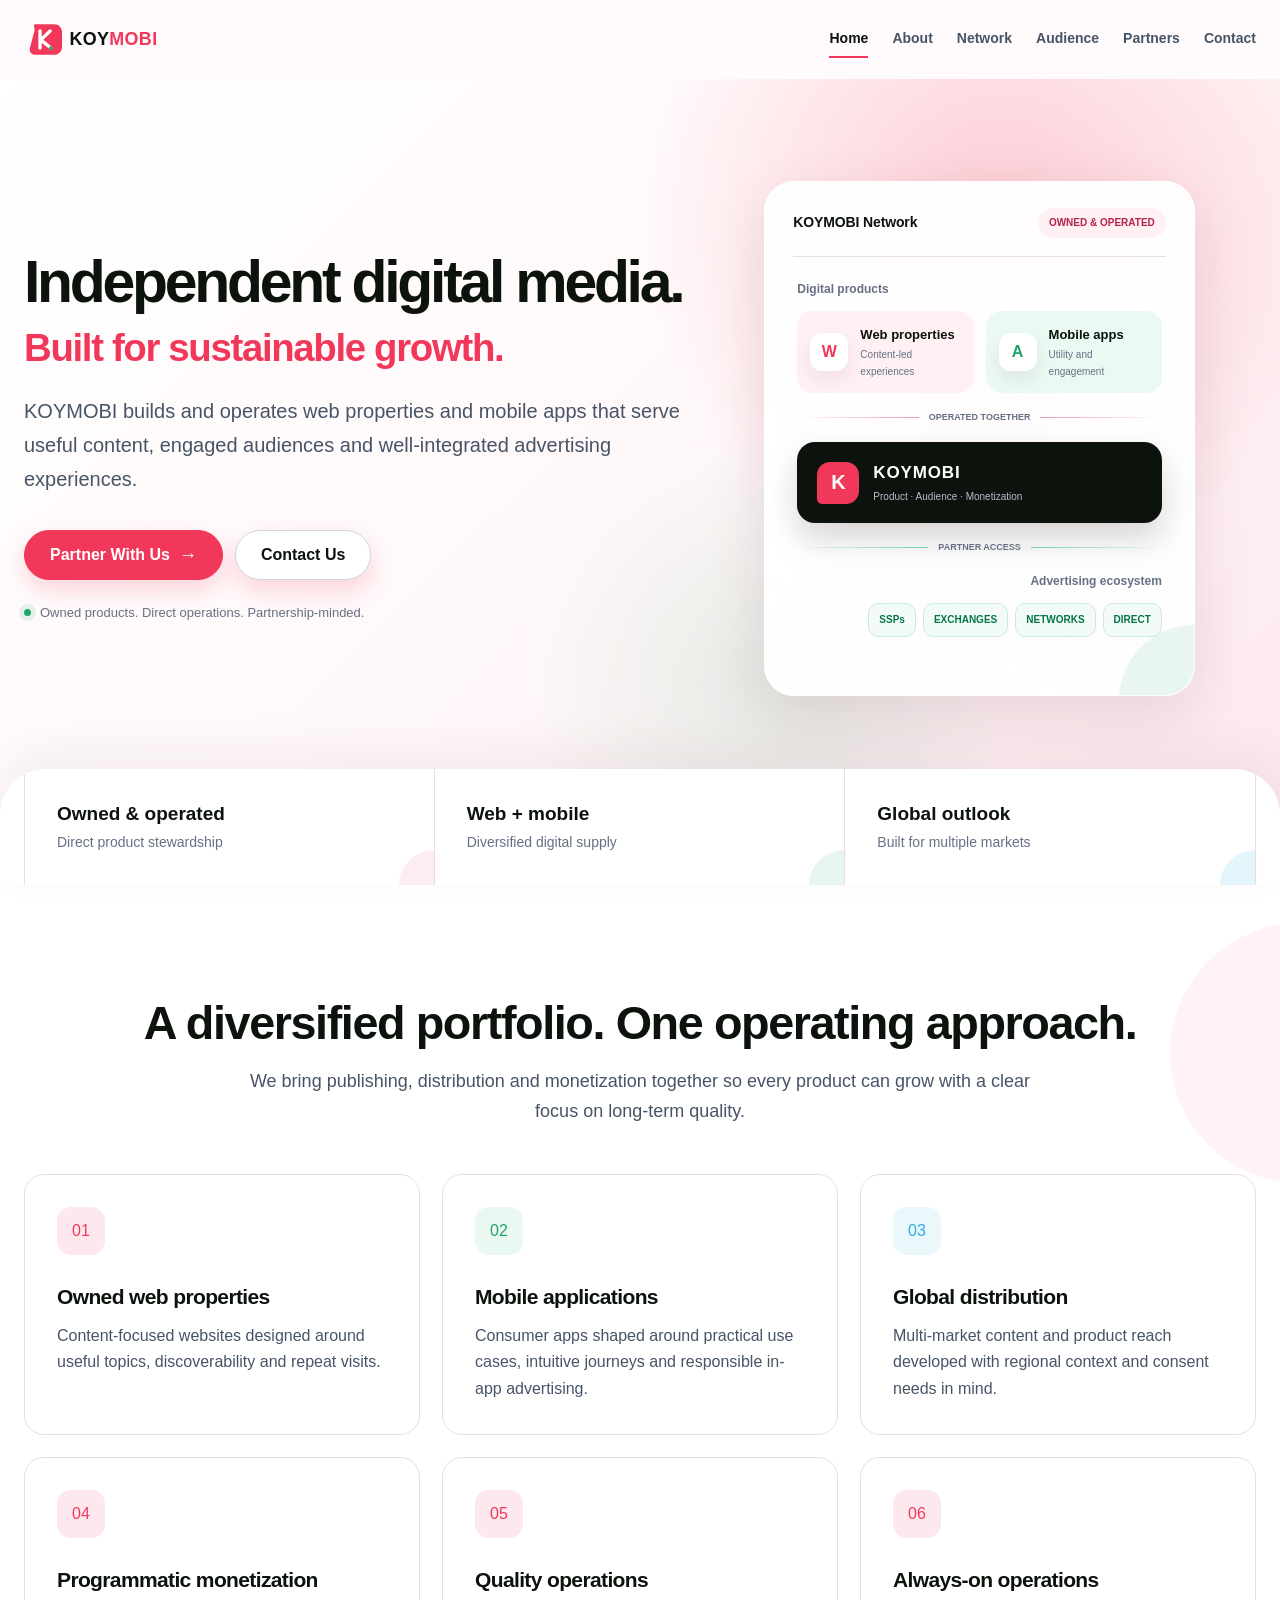
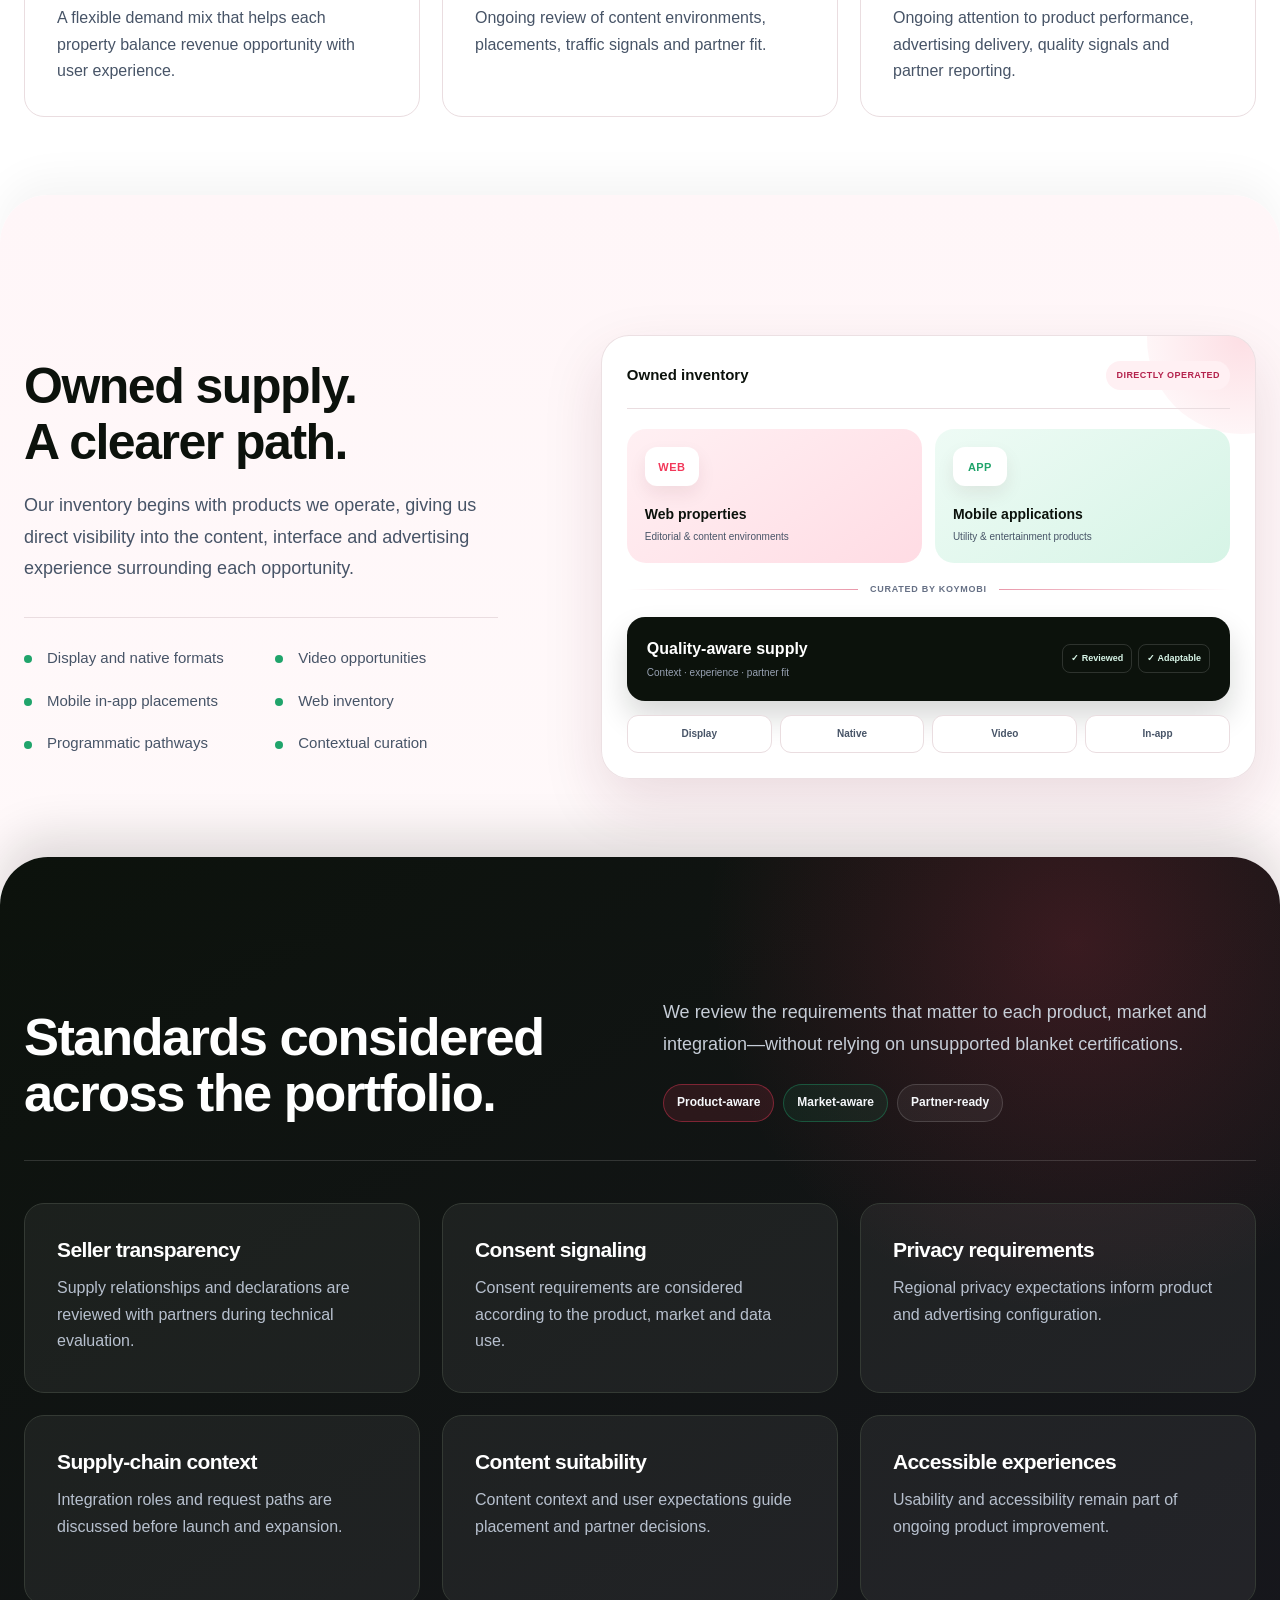
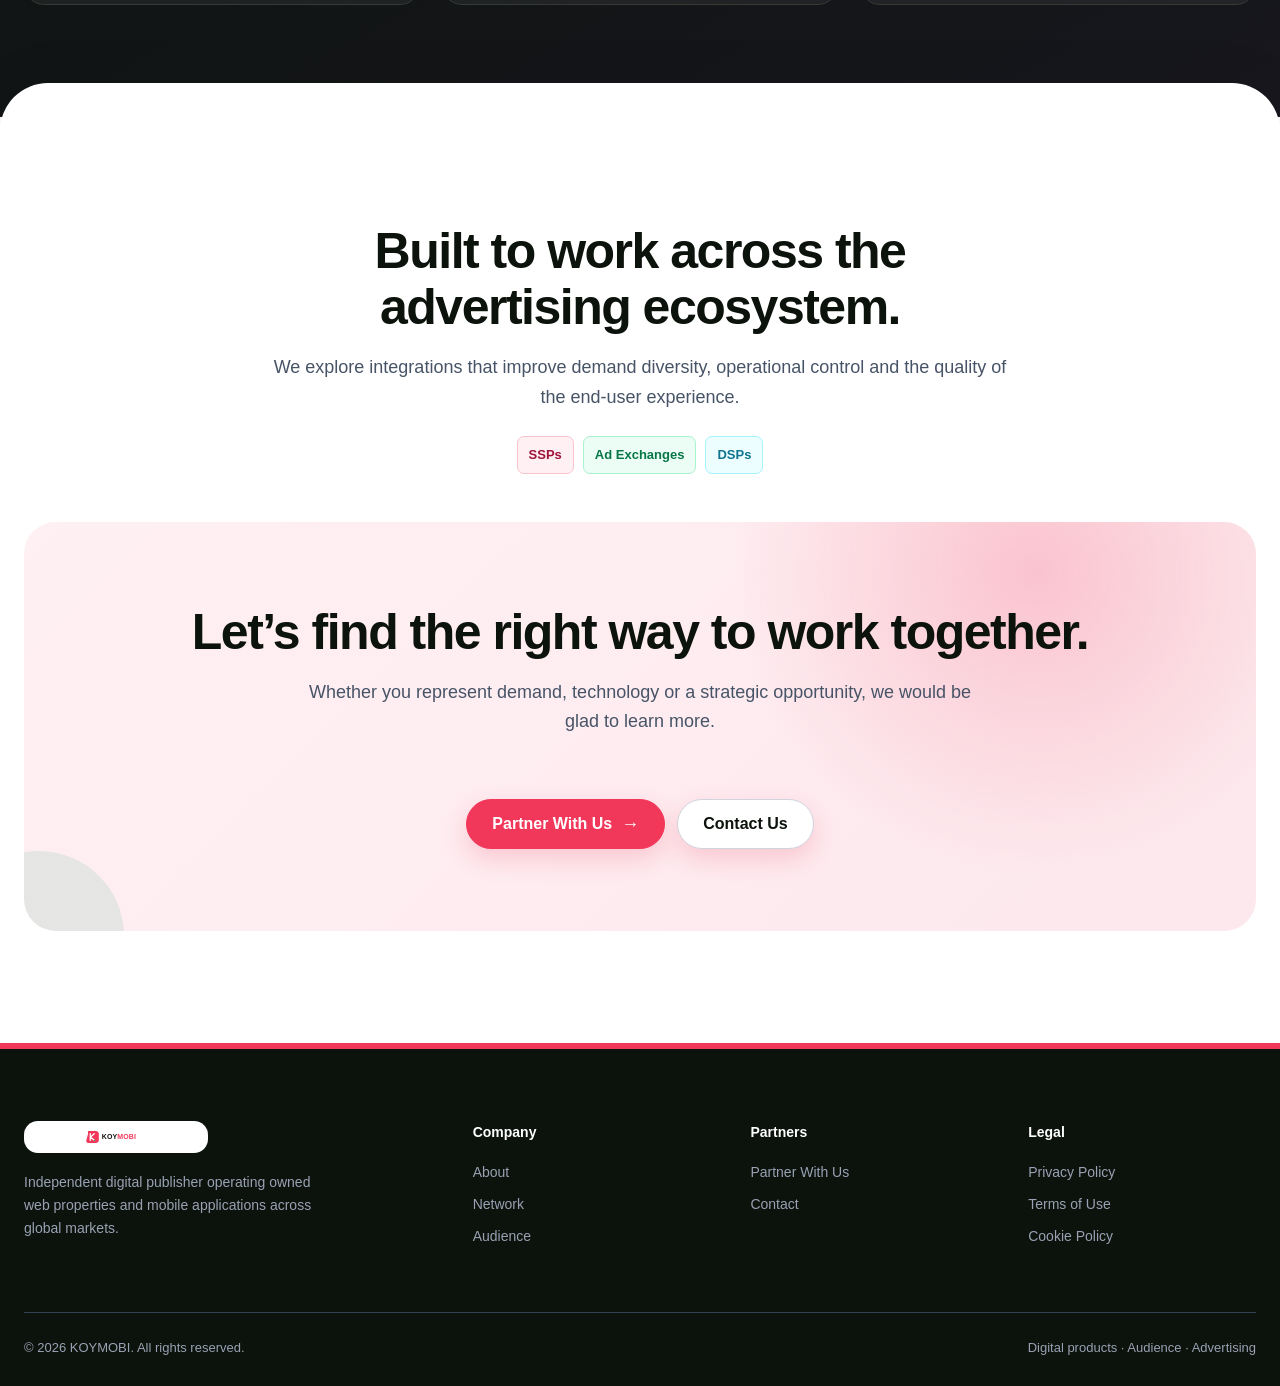
==== index.html @ 0f2caca8 "创建 KOYMOBI 企业官网" ====
<!doctype html>
<html lang="en">
<head>
  <meta charset="utf-8"><meta name="viewport" content="width=device-width, initial-scale=1">
  <title>KOYMOBI — Independent Digital Media</title>
  <meta name="description" content="KOYMOBI builds and operates web properties and mobile apps, connecting engaged audiences with advertising partners across global markets.">
  <link rel="canonical" href="https://koymobi.com/"><meta property="og:type" content="website"><meta property="og:title" content="KOYMOBI — Independent Digital Media"><meta property="og:description" content="Owned digital products, engaged audiences and thoughtful monetization."><meta property="og:image" content="assets/social-preview.svg"><meta name="twitter:card" content="summary_large_image">
  <link rel="icon" href="assets/favicon.svg" type="image/svg+xml"><link rel="stylesheet" href="assets/styles.css">
</head>
<body><a class="skip-link" href="#main">Skip to content</a>
<header class="site-header"><div class="container nav-wrap"><a class="logo" href="index.html" aria-label="KOYMOBI home"><img src="assets/logo.svg" alt="KOYMOBI" width="164" height="32"></a><button class="menu-toggle" type="button" aria-expanded="false" aria-controls="primary-nav" aria-label="Toggle navigation"><span></span></button><nav class="nav-links" id="primary-nav" aria-label="Primary navigation"><a href="index.html" aria-current="page">Home</a><a href="about.html">About</a><a href="network.html">Network</a><a href="audience.html">Audience</a><a href="partners.html">Partners</a><a href="contact.html">Contact</a></nav></div></header>
<main id="main">
  <section class="hero"><div class="container hero-grid"><div class="hero-copy reveal"><h1><span class="hero-title-primary">Independent digital media.</span><span class="hero-title-secondary">Built for sustainable growth.</span></h1><p class="lead">KOYMOBI builds and operates web properties and mobile apps that serve useful content, engaged audiences and well-integrated advertising experiences.</p><div class="hero-actions"><a class="button" href="partners.html">Partner With Us <span class="arrow">→</span></a><a class="button secondary" href="contact.html">Contact Us</a></div><p class="hero-note">Owned products. Direct operations. Partnership-minded.</p></div><div class="operating-map reveal" aria-label="KOYMOBI operating model"><div class="map-shell"><div class="map-header"><strong>KOYMOBI Network</strong><span>OWNED &amp; OPERATED</span></div><div class="map-body"><div class="map-group"><p>Digital products</p><div class="supply-grid"><div class="supply-card web"><div class="supply-icon">W</div><div><strong>Web properties</strong><small>Content-led experiences</small></div></div><div class="supply-card mobile"><div class="supply-icon">A</div><div><strong>Mobile apps</strong><small>Utility and engagement</small></div></div></div></div><div class="map-connector"><i></i><span>OPERATED TOGETHER</span><i></i></div><div class="operator-band"><div class="operator-mark">K</div><div><strong>KOYMOBI</strong><span>Product · Audience · Monetization</span></div></div><div class="map-connector demand-flow"><i></i><span>PARTNER ACCESS</span><i></i></div><div class="map-group demand-group"><p>Advertising ecosystem</p><div class="channel-row"><span>SSPs</span><span>EXCHANGES</span><span>NETWORKS</span><span>DIRECT</span></div></div></div></div></div></div></section>
  <div class="value-strip"><div class="container value-grid"><div class="value-item"><strong>Owned &amp; operated</strong><span>Direct product stewardship</span></div><div class="value-item"><strong>Web + mobile</strong><span>Diversified digital supply</span></div><div class="value-item"><strong>Global outlook</strong><span>Built for multiple markets</span></div></div></div>
  <section class="section" id="what-we-do"><div class="container"><div class="section-head center"><h2>A diversified portfolio. One operating approach.</h2><p>We bring publishing, distribution and monetization together so every product can grow with a clear focus on long-term quality.</p></div><div class="grid-3">
    <article class="card reveal"><div class="card-icon">01</div><h3>Owned web properties</h3><p>Content-focused websites designed around useful topics, discoverability and repeat visits.</p></article>
    <article class="card reveal"><div class="card-icon">02</div><h3>Mobile applications</h3><p>Consumer apps shaped around practical use cases, intuitive journeys and responsible in-app advertising.</p></article>
    <article class="card reveal"><div class="card-icon">03</div><h3>Global distribution</h3><p>Multi-market content and product reach developed with regional context and consent needs in mind.</p></article>
    <article class="card reveal"><div class="card-icon">04</div><h3>Programmatic monetization</h3><p>A flexible demand mix that helps each property balance revenue opportunity with user experience.</p></article>
    <article class="card reveal"><div class="card-icon">05</div><h3>Quality operations</h3><p>Ongoing review of content environments, placements, traffic signals and partner fit.</p></article>
    <article class="card reveal"><div class="card-icon">06</div><h3>Always-on operations</h3><p>Ongoing attention to product performance, advertising delivery, quality signals and partner reporting.</p></article>
  </div></div></section>
  <section class="section surface supply-section"><div class="container split"><div class="split-copy supply-copy reveal"><h2>Owned supply.<br>A clearer path.</h2><p>Our inventory begins with products we operate, giving us direct visibility into the content, interface and advertising experience surrounding each opportunity.</p><ul class="feature-list"><li>Display and native formats</li><li>Video opportunities</li><li>Mobile in-app placements</li><li>Web inventory</li><li>Programmatic pathways</li><li>Contextual curation</li></ul></div><div class="supply-blueprint reveal" aria-label="KOYMOBI owned supply structure"><div class="blueprint-top"><strong>Owned inventory</strong><span>DIRECTLY OPERATED</span></div><div class="blueprint-products"><article class="blueprint-product web-product"><div class="blueprint-icon">WEB</div><div><strong>Web properties</strong><small>Editorial &amp; content environments</small></div></article><article class="blueprint-product app-product"><div class="blueprint-icon">APP</div><div><strong>Mobile applications</strong><small>Utility &amp; entertainment products</small></div></article></div><div class="blueprint-route"><i></i><em>CURATED BY KOYMOBI</em><i></i></div><div class="blueprint-control"><div><strong>Quality-aware supply</strong><small>Context · experience · partner fit</small></div><div class="signal-row"><span>✓ Reviewed</span><span>✓ Adaptable</span></div></div><div class="blueprint-formats"><span>Display</span><span>Native</span><span>Video</span><span>In-app</span></div></div></div></section>
  <section class="section dark standards-section"><div class="container"><div class="standards-head reveal"><h2>Standards considered<br>across the portfolio.</h2><div class="standards-summary"><p>We review the requirements that matter to each product, market and integration—without relying on unsupported blanket certifications.</p><div class="standards-points"><span>Product-aware</span><span>Market-aware</span><span>Partner-ready</span></div></div></div><div class="grid-3 standards-grid"><article class="card dark-card reveal"><h3>Seller transparency</h3><p>Supply relationships and declarations are reviewed with partners during technical evaluation.</p></article><article class="card dark-card reveal"><h3>Consent signaling</h3><p>Consent requirements are considered according to the product, market and data use.</p></article><article class="card dark-card reveal"><h3>Privacy requirements</h3><p>Regional privacy expectations inform product and advertising configuration.</p></article><article class="card dark-card reveal"><h3>Supply-chain context</h3><p>Integration roles and request paths are discussed before launch and expansion.</p></article><article class="card dark-card reveal"><h3>Content suitability</h3><p>Content context and user expectations guide placement and partner decisions.</p></article><article class="card dark-card reveal"><h3>Accessible experiences</h3><p>Usability and accessibility remain part of ongoing product improvement.</p></article></div></div></section>
  <section class="section"><div class="container"><div class="section-head center"><h2>Built to work across the advertising ecosystem.</h2><p>We explore integrations that improve demand diversity, operational control and the quality of the end-user experience.</p><div class="tag-list center-tags"><span class="tag">SSPs</span><span class="tag">Ad Exchanges</span><span class="tag">DSPs</span></div></div><div class="partner-cta"><h2>Let’s find the right way to work together.</h2><p>Whether you represent demand, technology or a strategic opportunity, we would be glad to learn more.</p><div class="hero-actions centered-actions"><a class="button" href="partners.html">Partner With Us <span class="arrow">→</span></a><a class="button secondary" href="contact.html">Contact Us</a></div></div></div></section>
</main>
<footer class="site-footer"><div class="container"><div class="footer-grid"><div class="footer-intro"><img class="footer-logo" src="assets/logo.svg" alt="KOYMOBI" width="164" height="32"><p>Independent digital publisher operating owned web properties and mobile applications across global markets.</p></div><div class="footer-col"><strong>Company</strong><a href="about.html">About</a><a href="network.html">Network</a><a href="audience.html">Audience</a></div><div class="footer-col"><strong>Partners</strong><a href="partners.html">Partner With Us</a><a href="contact.html">Contact</a></div><div class="footer-col"><strong>Legal</strong><a href="privacy.html">Privacy Policy</a><a href="terms.html">Terms of Use</a><a href="cookie-policy.html">Cookie Policy</a></div></div><div class="footer-bottom"><span>© 2026 KOYMOBI. All rights reserved.</span><span>Digital products · Audience · Advertising</span></div></div></footer><script src="assets/main.js"></script></body></html>
---- assets/styles.css ----
:root {
  --bg: #ffffff; --panel: #ffffff; --surface: #fff6f8; --surface-strong: #fce8ed;
  --text: #0c120c; --muted: #475467; --subtle: #667085; --brand: #f2385a;
  --brand-dark: #cf1846; --accent: #20a46b; --sky: #2dade0; --line: #eadde0; --navy: #0c120c;
  --navy-soft: #17171d; --success: #20a46b; --radius: 20px; --radius-sm: 999px;
  --shadow: 0 22px 60px rgba(93, 26, 43, 0.12); --container: min(1240px, calc(100% - 48px));
  --font-heading: "Manrope", "Inter", "Segoe UI", Arial, sans-serif;
  --font-body: "Inter", "Segoe UI", Arial, sans-serif;
}
* { box-sizing: border-box; }
html { scroll-behavior: smooth; }
body { margin: 0; font-family: var(--font-body); color: var(--text); background: var(--bg); line-height: 1.65; -webkit-font-smoothing: antialiased; }
main { overflow: clip; }
body.nav-open { overflow: hidden; }
img, svg { display: block; max-width: 100%; }
a { color: inherit; text-decoration: none; }
button, input, select, textarea { font: inherit; }
button, a { -webkit-tap-highlight-color: transparent; }
.container { width: var(--container); margin-inline: auto; }
.narrow { width: min(780px, 100%); }
.skip-link { position: fixed; left: 16px; top: -80px; z-index: 100; background: var(--brand); color: #fff; padding: 10px 16px; border-radius: 8px; }
.skip-link:focus { top: 16px; }
.site-header { position: sticky; top: 0; z-index: 50; background: rgba(255,250,251,.91); border-bottom: 1px solid transparent; backdrop-filter: blur(18px); transition: border-color .2s ease, box-shadow .2s ease; }
.site-header.is-scrolled { border-color: var(--line); box-shadow: 0 8px 28px rgba(16,24,40,.05); }
.nav-wrap { min-height: 78px; display: flex; align-items: center; gap: 28px; }
.logo { display: inline-flex; align-items: center; flex: 0 0 auto; }
.logo img { width: 164px; height: auto; }
.nav-links { display: flex; align-items: center; gap: 24px; margin-left: auto; font-size: 14px; font-weight: 600; color: var(--muted); }
.nav-links > a:not(.button) { position: relative; padding: 27px 0; }
.nav-links > a:not(.button)::after { content: ""; position: absolute; left: 0; right: 100%; bottom: 20px; height: 2px; background: var(--brand); transition: right .2s ease; }
.nav-links > a:hover, .nav-links > a[aria-current="page"] { color: var(--text); }
.nav-links > a:hover::after, .nav-links > a[aria-current="page"]::after { right: 0; }
.menu-toggle { display: none; margin-left: auto; width: 44px; height: 44px; border: 1px solid var(--line); border-radius: 9px; background: #fff; color: var(--text); align-items: center; justify-content: center; cursor: pointer; }
.menu-toggle span, .menu-toggle::before, .menu-toggle::after { content: ""; display: block; width: 19px; height: 2px; background: currentColor; position: absolute; transition: transform .2s ease, opacity .2s ease; }
.menu-toggle::before { transform: translateY(-6px); }
.menu-toggle::after { transform: translateY(6px); }
.menu-toggle[aria-expanded="true"] span { opacity: 0; }
.menu-toggle[aria-expanded="true"]::before { transform: rotate(45deg); }
.menu-toggle[aria-expanded="true"]::after { transform: rotate(-45deg); }
.button { min-height: 50px; display: inline-flex; align-items: center; justify-content: center; gap: 9px; padding: 0 25px; border: 1px solid var(--brand); border-radius: var(--radius-sm); background: var(--brand); color: #fff; font-weight: 800; line-height: 1; cursor: pointer; box-shadow: 0 10px 24px rgba(242,56,90,.2); transition: background .2s ease, border-color .2s ease, transform .2s ease, box-shadow .2s ease; }
.button:hover { background: var(--brand-dark); border-color: var(--brand-dark); transform: translateY(-2px); box-shadow: 0 14px 28px rgba(207,24,70,.25); }
.button.secondary { background: #fff; border-color: #cfd5df; color: var(--text); }
.button.secondary:hover { border-color: #98a2b3; background: var(--surface); }
.button.light { background: #fff; border-color: #fff; color: var(--navy); }
.button.light:hover { background: #eaf2ff; border-color: #eaf2ff; }
.button.small { min-height: 42px; padding: 0 17px; font-size: 14px; }
.arrow { font-size: 18px; line-height: 1; transition: transform .2s ease; }
a:hover .arrow { transform: translateX(3px); }
.eyebrow { display: inline-flex; align-items: center; gap: 9px; margin-bottom: 18px; color: var(--brand); font-size: 13px; font-weight: 800; letter-spacing: .12em; text-transform: uppercase; }
.eyebrow::before { content: ""; width: 26px; height: 2px; background: currentColor; }
h1, h2, h3 { font-family: var(--font-heading); letter-spacing: -.03em; }
h1 { margin: 0; font-size: clamp(44px, 6vw, 76px); line-height: 1.01; font-weight: 800; }
h2 { margin: 0; font-size: clamp(32px, 4vw, 50px); line-height: 1.12; font-weight: 720; }
h3 { margin: 0; font-size: 21px; line-height: 1.3; }
p { margin: 0; }
.lead { max-width: 720px; color: var(--muted); font-size: clamp(17px, 2vw, 20px); line-height: 1.7; }
.kicker { color: var(--brand); }
.section { position: relative; padding: 112px 0; }
.section.compact { padding: 80px 0; }
.section.surface { background: linear-gradient(180deg, #fff6f8 0%, #fff9fa 100%); }
.section.dark { background: radial-gradient(circle at 84% 10%, rgba(242,56,90,.18), transparent 28%), linear-gradient(150deg, #0c120c 0%, #17171d 100%); color: #fff; }
.section + .section { z-index: 2; margin-top: -34px; padding-top: 140px; border-radius: 48px 48px 0 0; box-shadow: 0 -16px 42px rgba(12,18,12,.045); }
.page-hero + .section { z-index: 2; margin-top: -30px; padding-top: 124px; border-radius: 46px 46px 0 0; background-color: #fff; box-shadow: 0 -16px 42px rgba(93,26,43,.05); }
.section.dark + .section { background-color: #fff; }
.section.surface + .section.dark { box-shadow: 0 -20px 48px rgba(12,18,12,.14); }
.section-head { max-width: 760px; margin-bottom: 48px; }
.section-head.center { margin-inline: auto; text-align: center; }
.section-head.center p { max-width: 900px; margin-inline: auto; }
.section-head p { margin-top: 18px; color: var(--muted); font-size: 18px; }
.dark .section-head p { color: #b7c0ce; }
.section-label { color: var(--brand); font-size: 13px; font-weight: 800; text-transform: uppercase; letter-spacing: .11em; margin-bottom: 13px; }
.eyebrow, .section-label { display: none; }
.hero { min-height: calc(90vh - 78px); display: grid; align-items: center; overflow: hidden; padding: 78px 0 92px; background: radial-gradient(circle at 78% 18%, rgba(242,56,90,.22), transparent 31%), radial-gradient(circle at 60% 82%, rgba(32,164,107,.11), transparent 25%), linear-gradient(135deg,#fff 0%,#fff7f8 56%,#fce8ed 100%); }
.hero-grid { display: grid; grid-template-columns: 1.12fr .88fr; gap: clamp(38px, 5vw, 68px); align-items: center; }
.hero h1 span { color: var(--brand); }
.hero .lead { margin-top: 25px; }
.hero-actions { display: flex; flex-wrap: wrap; gap: 12px; margin-top: 34px; }
.hero-note { display: flex; align-items: center; gap: 9px; margin-top: 22px; color: var(--subtle); font-size: 13px; }
.hero-note::before { content: ""; width: 7px; height: 7px; border-radius: 50%; background: var(--success); box-shadow: 0 0 0 5px rgba(32,164,107,.12); }
.hero-copy { position: relative; z-index: 2; }
.hero-title-primary, .hero-title-secondary { display: block; white-space: nowrap; }
.hero h1 .hero-title-primary { color: var(--text); font-size: clamp(50px, 4.6vw, 68px); line-height: .98; letter-spacing: -.055em; }
.hero h1 .hero-title-secondary { margin-top: 18px; color: var(--brand); font-size: clamp(30px, 3vw, 43px); line-height: 1.05; letter-spacing: -.035em; }
.operating-map { position: relative; min-height: 535px; isolation: isolate; }
.operating-map::before { content: ""; position: absolute; inset: 2% -8% -4% -2%; z-index: -1; border-radius: 44% 56% 48% 52%; background: radial-gradient(circle at 50% 46%, rgba(242,56,90,.25), rgba(255,214,222,.15) 42%, transparent 70%); transform: rotate(-4deg); }
.map-shell { position: absolute; inset: 10px 0 10px 18px; padding: 26px 28px 28px; border: 1px solid rgba(255,255,255,.84); border-radius: 30px; background: rgba(255,255,255,.95); box-shadow: var(--shadow); overflow: hidden; }
.map-shell::after { content: ""; position: absolute; width: 150px; height: 150px; right: -75px; bottom: -80px; border-radius: 50%; background: rgba(32,164,107,.1); }
.map-header { display: flex; align-items: center; justify-content: space-between; gap: 18px; padding-bottom: 18px; border-bottom: 1px solid var(--line); }
.map-header strong { font-size: 14px; letter-spacing: -.01em; }.map-header span { padding: 7px 11px; border-radius: 999px; background: #fff0f3; color: #b4234d; font-size: 10px; font-weight: 850; }
.map-body { padding: 23px 4px 0; }
.map-group > p { margin-bottom: 11px; color: var(--subtle); font-size: 12px; font-weight: 700; }
.supply-grid { display: grid; grid-template-columns: 1fr 1fr; gap: 12px; }
.supply-card { display: flex; align-items: center; gap: 12px; min-height: 74px; padding: 13px; border-radius: 16px; }
.supply-card.web { background: #fff0f3; }.supply-card.mobile { background: #eaf9f2; }
.supply-icon { width: 38px; height: 38px; display: grid; place-items: center; flex: 0 0 auto; border-radius: 12px; background: #fff; color: var(--brand); font-weight: 900; box-shadow: 0 8px 18px rgba(93,26,43,.08); }
.supply-card.mobile .supply-icon { color: var(--accent); }.supply-card strong { display: block; font-size: 13px; }.supply-card small { display: block; margin-top: 2px; color: var(--subtle); font-size: 10px; }
.map-connector { height: 49px; display: grid; grid-template-columns: 1fr auto 1fr; align-items: center; gap: 10px; color: var(--subtle); font-size: 9px; font-weight: 750; }
.map-connector i { height: 1px; background: linear-gradient(90deg, transparent, #ef9aac); }.map-connector i:last-child { background: linear-gradient(90deg, #ef9aac, transparent); }
.operator-band { display: grid; grid-template-columns: auto 1fr; align-items: center; gap: 14px; padding: 17px 20px; border-radius: 18px; background: var(--navy); color: #fff; box-shadow: 0 16px 32px rgba(12,18,12,.17); }
.operator-mark { width: 42px; height: 42px; display: grid; place-items: center; border-radius: 13px 13px 13px 5px; background: var(--brand); font-size: 20px; font-weight: 900; }
.operator-band strong { display: block; font-size: 17px; letter-spacing: .05em; }.operator-band span { display: block; margin-top: 2px; color: #b7c0ce; font-size: 10px; }
.demand-flow i { background: linear-gradient(90deg, transparent, #70d2aa); }.demand-flow i:last-child { background: linear-gradient(90deg, #70d2aa, transparent); }
.demand-group > p { text-align: right; }.channel-row { display: flex; flex-wrap: wrap; justify-content: flex-end; gap: 7px; }
.channel-row span { padding: 8px 10px; border: 1px solid #ccebdd; border-radius: 10px; background: #f2fbf7; color: #067647; font-size: 10px; font-weight: 800; }
.ecosystem-visual { position: relative; min-height: 510px; isolation: isolate; }
.ecosystem-visual::before { content: ""; position: absolute; inset: 2% -6% -4% 0; z-index: -1; border-radius: 48% 52% 45% 55%; background: radial-gradient(circle at 50% 45%, rgba(242,56,90,.28), rgba(255,201,211,.18) 38%, transparent 68%); transform: rotate(-5deg); }
.visual-shell { position: absolute; inset: 36px 0 28px 24px; border: 1px solid rgba(255,255,255,.8); border-radius: 28px; background: rgba(255,255,255,.93); box-shadow: var(--shadow); overflow: hidden; }
.visual-top { height: 46px; display: flex; align-items: center; gap: 7px; padding: 0 17px; border-bottom: 1px solid var(--line); }
.visual-top i { width: 8px; height: 8px; border-radius: 50%; background: #d0d5dd; }
.visual-canvas { position: relative; height: calc(100% - 46px); }
.visual-canvas::before, .visual-canvas::after { position: absolute; z-index: 4; padding: 12px 15px; border-radius: 14px; font-size: 11px; font-weight: 900; letter-spacing: .06em; box-shadow: 0 14px 30px rgba(12,18,12,.13); }
.visual-canvas::before { content: "DEMAND MIX  ·  DIVERSIFIED"; left: 5%; top: 44%; background: #e9f8f1; color: #067647; transform: rotate(-3deg); }
.visual-canvas::after { content: "UX BALANCE  ·  REVIEWED"; right: 4%; top: 47%; background: #fff0f3; color: #b4234d; transform: rotate(3deg); }
.orbit { position: absolute; border: 1px dashed rgba(242,56,90,.27); border-radius: 50%; left: 50%; top: 50%; transform: translate(-50%,-50%); }
.orbit.one { width: 70%; aspect-ratio: 1; }
.orbit.two { width: 48%; aspect-ratio: 1; }
.core-node { position: absolute; left: 50%; top: 50%; transform: translate(-50%,-50%); width: 128px; height: 128px; border-radius: 28px; background: var(--navy); color: #fff; display: grid; place-items: center; font-weight: 800; letter-spacing: .06em; box-shadow: 0 18px 40px rgba(12,18,12,.24); }
.node { position: absolute; min-width: 112px; padding: 13px 15px; border: 1px solid var(--line); border-radius: 14px; background: #fff; color: var(--text); font-size: 12px; font-weight: 800; text-align: center; box-shadow: 0 12px 28px rgba(93,26,43,.11); }
.node.web { left: 7%; top: 18%; }.node.apps { right: 6%; top: 18%; }.node.audience { left: 3%; bottom: 17%; }.node.demand { right: 3%; bottom: 17%; }
.node::before { content: ""; display: inline-block; width: 7px; height: 7px; margin-right: 7px; border-radius: 50%; background: var(--brand); }.node.apps::before, .node.audience::before { background: var(--accent); }.node.demand::before { background: var(--sky); }
.flow-badge { position: absolute; z-index: 3; right: -12px; top: 5px; background: var(--brand); color: #fff; padding: 11px 17px; border-radius: 999px; font-size: 12px; font-weight: 800; box-shadow: 0 12px 24px rgba(242,56,90,.27); }
.value-strip { position: relative; z-index: 3; margin-top: -42px; border: 0; border-radius: 46px 46px 0 0; background: #fff; box-shadow: 0 -18px 46px rgba(93,26,43,.06); overflow: hidden; }
.value-grid { display: grid; grid-template-columns: repeat(3, 1fr); }
.value-item { padding: 29px 32px; border-right: 1px solid var(--line); position: relative; overflow: hidden; }
.value-item:first-child { border-left: 1px solid var(--line); }
.value-item strong { display: block; font-family: var(--font-heading); font-size: 19px; }
.value-item::after { content: ""; position: absolute; width: 70px; height: 70px; right: -35px; bottom: -35px; border-radius: 50%; background: rgba(242,56,90,.09); }
.value-item:nth-child(2)::after { background: rgba(32,164,107,.11); }.value-item:nth-child(3)::after { background: rgba(45,173,224,.12); }
.value-item span { color: var(--subtle); font-size: 14px; }
.grid-3 { display: grid; grid-template-columns: repeat(3, 1fr); gap: 22px; }
#what-we-do { position: relative; overflow: hidden; }#what-we-do::before { content: ""; position: absolute; width: 260px; height: 260px; right: -150px; top: 38px; border-radius: 50%; background: rgba(242,56,90,.06); }
#what-we-do .grid-3 { align-items: stretch; grid-auto-rows: 1fr; }
#what-we-do .card { height: 100%; }
#what-we-do .section-head { max-width: 1120px; }
#what-we-do .section-head h2 { white-space: nowrap; font-size: clamp(34px,3.65vw,50px); }
#what-we-do .section-head p { max-width: 820px; margin-inline: auto; }
.grid-2 { display: grid; grid-template-columns: repeat(2, 1fr); gap: 26px; }
.card { padding: 32px; border: 1px solid var(--line); border-radius: var(--radius); background: var(--panel); transition: transform .22s ease, box-shadow .22s ease, border-color .22s ease; }
.card:hover { transform: translateY(-5px); border-color: #f4b2c0; box-shadow: 0 20px 50px rgba(93,26,43,.1); }
.card-icon { width: 48px; height: 48px; display: grid; place-items: center; margin-bottom: 28px; border-radius: 14px; background: var(--surface-strong); color: var(--brand); }
.card:nth-child(2) .card-icon { background: #e9f8f1; color: var(--accent); }.card:nth-child(3) .card-icon { background: #eaf8fc; color: var(--sky); }
.card-icon svg { width: 22px; height: 22px; stroke: currentColor; fill: none; stroke-width: 1.8; }
.card p { margin-top: 12px; color: var(--muted); }
.text-link { display: inline-flex; align-items: center; gap: 7px; margin-top: 22px; color: var(--brand); font-weight: 750; font-size: 14px; }
.split { display: grid; grid-template-columns: .86fr 1.14fr; gap: clamp(48px,8vw,110px); align-items: center; }
.split.reverse { grid-template-columns: 1.14fr .86fr; }
.split-copy p { margin-top: 20px; color: var(--muted); font-size: 18px; }
.supply-section .split { grid-template-columns: .84fr 1.16fr; }
.supply-copy { padding-block: 18px; }
.supply-copy p { max-width: 540px; line-height: 1.75; }
.supply-copy .feature-list { margin-top: 32px; padding-top: 28px; border-top: 1px solid var(--line); gap: 18px 28px; }
.feature-list { list-style: none; padding: 0; margin: 28px 0 0; display: grid; grid-template-columns: repeat(2, minmax(0,1fr)); gap: 13px 24px; }
.feature-list li { position: relative; padding-left: 23px; color: var(--muted); font-size: 15px; }
.feature-list li::before { content: ""; position: absolute; left: 0; top: .62em; width: 8px; height: 8px; border-radius: 50%; background: var(--accent); }
.browser-mock { border: 1px solid var(--line); border-radius: 18px; background: #fff; box-shadow: var(--shadow); overflow: hidden; }
.browser-bar { height: 44px; display: flex; align-items: center; gap: 7px; padding: 0 15px; border-bottom: 1px solid var(--line); }
.browser-bar i { width: 7px; height: 7px; border-radius: 50%; background: #d0d5dd; }
.browser-url { width: 50%; height: 12px; margin-left: 10px; border-radius: 5px; background: var(--surface-strong); }
.browser-content { padding: 24px; }
.mock-nav { display: flex; gap: 9px; margin-bottom: 22px; }.mock-nav span { width: 58px; height: 8px; border-radius: 3px; background: #dbe3ee; }.mock-nav span:first-child { width: 92px; background: var(--navy); }
.mock-lead { display: grid; grid-template-columns: 1.2fr .8fr; gap: 16px; }
.mock-image { min-height: 150px; border-radius: 14px; background: linear-gradient(135deg, #ffdbe3, #f8a7b8 48%, #dff7ec); position: relative; overflow: hidden; }
.mock-image::after { content: "WEB PUBLISHING"; position: absolute; left: 16px; bottom: 14px; color: var(--navy); font-size: 11px; font-weight: 900; letter-spacing: .1em; }
.mock-lines { padding-top: 10px; }.mock-lines span { display: block; height: 9px; margin-bottom: 12px; border-radius: 3px; background: #e4e7ec; }.mock-lines span:first-child { width: 80%; height: 15px; background: var(--navy); }
.mock-cards { display: grid; grid-template-columns: repeat(3,1fr); gap: 12px; margin-top: 18px; }.mock-cards div { height: 82px; border-radius: 9px; background: var(--surface); border: 1px solid var(--line); }
.mock-cards div:nth-child(1) { background: linear-gradient(145deg,#fff0f3,#ffdbe3); }.mock-cards div:nth-child(2) { background: linear-gradient(145deg,#ecfdf5,#c7f0dc); }.mock-cards div:nth-child(3) { background: linear-gradient(145deg,#ecfeff,#c8f0f7); }
.supply-blueprint { position: relative; padding: 25px; border: 1px solid rgba(234,221,224,.9); border-radius: 28px; background: rgba(255,255,255,.96); box-shadow: 0 24px 60px rgba(93,26,43,.13); overflow: hidden; }
.supply-blueprint::before { content: ""; position: absolute; width: 190px; height: 190px; right: -82px; top: -92px; border-radius: 50%; background: radial-gradient(circle, rgba(242,56,90,.16), rgba(242,56,90,0)); pointer-events: none; }
.blueprint-top { position: relative; display: flex; align-items: center; justify-content: space-between; gap: 16px; padding-bottom: 18px; border-bottom: 1px solid var(--line); }
.blueprint-top strong { font-size: 15px; }
.blueprint-top span { padding: 7px 10px; border-radius: 999px; background: #fff0f3; color: #b4234d; font-size: 9px; font-weight: 850; letter-spacing: .05em; }
.blueprint-products { display: grid; grid-template-columns: 1fr 1fr; gap: 13px; padding-top: 20px; }
.blueprint-product { position: relative; min-height: 132px; padding: 18px; border-radius: 19px; overflow: hidden; }
.web-product { background: linear-gradient(145deg,#fff0f3,#ffdce4); }
.app-product { background: linear-gradient(145deg,#eefbf5,#d6f4e6); }
.blueprint-icon { width: 54px; height: 39px; display: grid; place-items: center; margin-bottom: 17px; border-radius: 12px; background: #fff; color: var(--brand); font-size: 11px; font-weight: 900; letter-spacing: .04em; box-shadow: 0 8px 18px rgba(93,26,43,.08); }
.app-product .blueprint-icon { color: var(--accent); }
.blueprint-product strong, .blueprint-product small { display: block; }
.blueprint-product strong { font-size: 14px; }
.blueprint-product small { margin-top: 4px; color: var(--muted); font-size: 10px; line-height: 1.45; }
.blueprint-route { height: 54px; display: grid; grid-template-columns: 1fr auto 1fr; align-items: center; gap: 12px; color: var(--subtle); }
.blueprint-route i { height: 1px; background: linear-gradient(90deg,transparent,#e998aa); }
.blueprint-route i:last-child { background: linear-gradient(90deg,#e998aa,transparent); }
.blueprint-route em { font-style: normal; font-size: 9px; font-weight: 850; letter-spacing: .08em; }
.blueprint-control { display: flex; align-items: center; justify-content: space-between; gap: 20px; padding: 19px 20px; border-radius: 18px; background: var(--navy); color: #fff; box-shadow: 0 16px 30px rgba(12,18,12,.16); }
.blueprint-control strong, .blueprint-control small { display: block; }
.blueprint-control strong { font-size: 16px; }
.blueprint-control small { margin-top: 3px; color: #98a2b3; font-size: 10px; }
.signal-row { display: flex; flex-wrap: wrap; justify-content: flex-end; gap: 6px; }
.signal-row span { padding: 6px 8px; border: 1px solid rgba(255,255,255,.14); border-radius: 8px; color: #d9f7e9; font-size: 9px; font-weight: 750; }
.blueprint-formats { display: grid; grid-template-columns: repeat(4,1fr); gap: 8px; margin-top: 14px; }
.blueprint-formats span { padding: 10px 5px; border: 1px solid var(--line); border-radius: 11px; background: #fff; color: var(--muted); font-size: 10px; font-weight: 800; text-align: center; }
.demand-map { display: grid; grid-template-columns: 1fr auto 1fr; gap: 24px; align-items: center; }
.demand-column { display: grid; gap: 12px; }.demand-node { padding: 15px 18px; border: 1px solid #343a34; border-radius: 14px; color: #d0d5dd; background: #17171d; font-size: 13px; text-align: center; }
.demand-core { width: 148px; height: 148px; border-radius: 34px; display: grid; place-items: center; text-align: center; background: var(--brand); color: #fff; font-family: var(--font-heading); font-weight: 800; box-shadow: 0 0 0 15px rgba(242,56,90,.13); }
.dark .section-label { color: #ff8299; }.dark-copy { color: #b7c0ce; margin-top: 20px; font-size: 18px; }
.phone-stage { position: relative; min-height: 510px; display: grid; place-items: center; }
.phone { width: 240px; height: 472px; border: 9px solid var(--navy); border-radius: 38px; background: #fff; box-shadow: var(--shadow); overflow: hidden; transform: rotate(-3deg); }
.phone::before { content: ""; display: block; width: 80px; height: 20px; margin: -1px auto 0; border-radius: 0 0 13px 13px; background: var(--navy); }
.phone-screen { padding: 22px 17px; }.phone-head { height: 92px; border-radius: 13px; background: linear-gradient(135deg,#ffdce4,#f9a4b6 56%,#daf5e8); margin-bottom: 17px; position: relative; }.phone-head::after { content: "APP"; position: absolute; left: 16px; bottom: 13px; color: var(--brand); font-weight: 900; }.phone-row { height: 58px; margin-bottom: 12px; border: 1px solid var(--line); border-radius: 10px; background: var(--surface); }
.ad-chip { position: absolute; padding: 10px 13px; border-radius: 8px; background: #fff; border: 1px solid var(--line); box-shadow: 0 12px 30px rgba(16,24,40,.09); color: var(--navy); font-size: 12px; font-weight: 750; }.ad-chip.c1 { left: 1%; top: 15%; }.ad-chip.c2 { right: 0; top: 28%; }.ad-chip.c3 { left: 3%; bottom: 20%; }.ad-chip.c4 { right: 2%; bottom: 12%; }
.principles { border-top: 1px solid var(--line); }.principle { display: grid; grid-template-columns: 80px 230px 1fr; gap: 30px; padding: 30px 0; border-bottom: 1px solid var(--line); align-items: start; }.principle-num { color: var(--brand); font-weight: 800; }.principle p { color: var(--muted); }
.partner-cta { position: relative; overflow: hidden; border-radius: 32px; background: radial-gradient(circle at 82% 12%, rgba(242,56,90,.22), transparent 28%), linear-gradient(135deg,#fff0f3,#fce8ed); padding: clamp(44px,7vw,82px); text-align: center; }.partner-cta::after { content: ""; position: absolute; width: 170px; height: 170px; left: -70px; bottom: -90px; border-radius: 50%; background: rgba(32,164,107,.11); }.partner-cta p { max-width: 680px; margin: 18px auto 0; color: var(--muted); font-size: 18px; }.partner-cta .button { position: relative; z-index: 1; margin-top: 28px; }
.page-hero { padding: 104px 0 80px; background: radial-gradient(circle at 82% 20%, rgba(242,56,90,.2), transparent 30%), linear-gradient(135deg,#fff 0%,#fff6f8 72%); border-bottom: 1px solid var(--line); }.page-hero h1 { max-width: 900px; font-size: clamp(40px,5vw,64px); }.page-hero .lead { margin-top: 22px; }
.network-page-hero { padding-block: 92px 112px; }
.network-page-hero h1 { max-width: 980px; line-height: .98; }
.network-page-hero .lead { max-width: 760px; margin-top: 30px; line-height: 1.7; }
.partners-page-hero { padding-block: 92px 112px; }
.partners-page-hero h1 { max-width: 940px; line-height: .98; }
.partners-page-hero .lead { max-width: 820px; margin-top: 30px; line-height: 1.7; }
.breadcrumb { display: flex; gap: 8px; color: var(--subtle); font-size: 13px; margin-bottom: 24px; }.breadcrumb a:hover { color: var(--brand); }
.content-block { max-width: 780px; }.content-block h2 { font-size: 30px; margin: 44px 0 12px; }.content-block h3 { margin: 28px 0 8px; }.content-block p, .content-block li { color: var(--muted); }.content-block p + p { margin-top: 16px; }.content-block ul { padding-left: 21px; }.content-block li + li { margin-top: 9px; }.content-block code { padding: 2px 6px; border-radius: 5px; background: var(--surface); color: var(--text); font-size: .92em; }.legal-link { color: var(--brand-dark); font-weight: 700; text-decoration: underline; text-decoration-thickness: 1px; text-underline-offset: 3px; }.legal-link:hover { color: var(--brand); }
.legal-notice { margin-bottom: 28px; padding: 16px 18px; border: 1px solid #f2cf72; border-radius: 14px; background: #fffaeb; color: #7a2e0e; font-size: 14px; }
.subpage-card-title, .contact-aside h2 { font-size: 32px; }
.contact-layout { display: grid; grid-template-columns: 1fr 1fr; gap: 42px; align-items: stretch; }.contact-aside { padding: 32px; border-radius: var(--radius); background: var(--navy); color: #fff; }.contact-aside p { margin-top: 12px; color: #b7c0ce; }.contact-detail { padding-top: 23px; margin-top: 23px; border-top: 1px solid #344054; }.contact-detail strong { display: block; font-size: 13px; color: #98a2b3; text-transform: uppercase; letter-spacing: .08em; }.contact-detail span { display: block; margin-top: 5px; }
.contact-card { display: flex; flex-direction: column; justify-content: space-between; min-height: 100%; padding: clamp(32px,4vw,52px); border: 1px solid rgba(242,56,90,.28); border-radius: 26px; background: radial-gradient(circle at 100% 0, rgba(242,56,90,.12), transparent 38%), #fff; box-shadow: 0 20px 50px rgba(93,26,43,.08); }
.contact-kicker { display: inline-block; color: var(--brand); font-size: 12px; font-weight: 850; letter-spacing: .14em; }
.contact-card h2 { margin-top: 12px; font-size: clamp(34px,3.5vw,48px); }
.contact-intro { max-width: 480px; margin-top: 16px; color: var(--muted); font-size: 17px; line-height: 1.7; }
.official-details { margin-top: 42px; }
.official-detail { display: grid; grid-template-columns: 46px 1fr; gap: 16px; align-items: start; padding-top: 24px; margin-top: 24px; border-top: 1px solid var(--line); }
.detail-mark { width: 42px; height: 42px; display: grid; place-items: center; border-radius: 13px; background: var(--surface); color: var(--brand); font-size: 18px; font-weight: 900; }
.location-mark { background: #eaf9f2; color: var(--accent); }
.official-detail strong { display: block; margin-bottom: 6px; color: var(--subtle); font-size: 12px; letter-spacing: .1em; text-transform: uppercase; }
.official-detail a { color: var(--text); font-size: 18px; font-weight: 800; text-decoration: underline; text-decoration-color: rgba(242,56,90,.45); text-underline-offset: 4px; }
.official-detail a:hover { color: var(--brand); }
.official-detail address { color: var(--text); font-style: normal; font-weight: 700; line-height: 1.65; }
.contact-map-card { position: relative; min-height: 520px; margin: 0; overflow: hidden; border: 1px solid var(--line); border-radius: 26px; background: #e6eef1; box-shadow: 0 20px 50px rgba(15,23,42,.1); }
.contact-map-card a { display: block; width: 100%; height: 100%; }
.contact-map-card img { width: 100%; height: 100%; object-fit: cover; object-position: 68% center; transition: transform .45s ease; }
.contact-map-card:hover img { transform: scale(1.025); }
.contact-map-card figcaption { position: absolute; left: 22px; right: 22px; bottom: 20px; display: flex; justify-content: space-between; gap: 18px; align-items: center; padding: 15px 17px; border: 1px solid rgba(255,255,255,.72); border-radius: 15px; background: rgba(255,255,255,.9); box-shadow: 0 12px 28px rgba(15,23,42,.16); backdrop-filter: blur(10px); pointer-events: none; }
.contact-map-card figcaption strong { font-size: 15px; }
.contact-map-card figcaption span { color: var(--brand); font-size: 13px; font-weight: 800; }
.form-note { margin-bottom: 22px; padding: 14px 16px; border-radius: 9px; background: var(--surface); color: var(--muted); font-size: 14px; }.form-grid { display: grid; grid-template-columns: 1fr 1fr; gap: 19px; }.field.full { grid-column: 1 / -1; }.field label { display: block; margin-bottom: 7px; font-size: 13px; font-weight: 750; }.field input, .field select, .field textarea { width: 100%; padding: 13px 14px; border: 1px solid #cfd5df; border-radius: 8px; color: var(--text); background: #fff; outline: none; }.field textarea { min-height: 140px; resize: vertical; }.field input:focus, .field select:focus, .field textarea:focus { border-color: var(--brand); box-shadow: 0 0 0 3px rgba(37,99,235,.1); }.form-status { min-height: 24px; margin-top: 14px; color: var(--brand); font-weight: 650; font-size: 14px; }
.tag-list { display: flex; flex-wrap: wrap; gap: 9px; margin-top: 24px; }.tag { padding: 7px 11px; border: 1px solid var(--line); border-radius: 7px; background: #fff; color: var(--muted); font-size: 13px; font-weight: 650; }
.site-footer { padding: 72px 0 28px; background: var(--navy); color: #fff; }.footer-grid { display: grid; grid-template-columns: 1.4fr repeat(3, .8fr); gap: 50px; padding-bottom: 54px; }.footer-logo { filter: brightness(0) invert(1); width: 164px; }.footer-intro p { max-width: 300px; margin-top: 18px; color: #98a2b3; font-size: 14px; }.footer-col strong { display: block; margin-bottom: 17px; font-size: 14px; }.footer-col a { display: block; width: fit-content; margin: 9px 0; color: #98a2b3; font-size: 14px; }.footer-col a:hover { color: #fff; }.footer-bottom { display: flex; justify-content: space-between; gap: 20px; padding-top: 24px; border-top: 1px solid #344054; color: #98a2b3; font-size: 13px; }
.contact-aside { padding: 36px; border-radius: 26px; background: radial-gradient(circle at 100% 0, rgba(242,56,90,.38), transparent 38%), var(--navy); }
.field input:focus, .field select:focus, .field textarea:focus { border-color: var(--brand); box-shadow: 0 0 0 3px rgba(242,56,90,.1); }
.site-footer { border-top: 6px solid var(--brand); }
.footer-logo { width: 184px; padding: 8px 12px; border-radius: 14px; background: #ffffff; filter: none; }
.tag:nth-child(3n+1) { background: #fff0f3; border-color: #fac4cf; color: #9f1239; }.tag:nth-child(3n+2) { background: #ecfdf5; border-color: #a7f3d0; color: #067647; }.tag:nth-child(3n) { background: #ecfeff; border-color: #a5f3fc; color: #0e7490; }
.dark-card { border-color: #343a34; background: rgba(255,255,255,.055); color: #fff; }
.dark-card p { color: #b7c0ce; }
.dark-card:hover { border-color: rgba(242,56,90,.6); box-shadow: 0 20px 50px rgba(0,0,0,.18); }
.center-tags, .centered-actions { justify-content: center; }
.partner-cta .centered-actions .button { margin-top: 28px; }
.compact-grid { gap: 18px; }
.fact-list { margin-top: 24px; border-top: 1px solid var(--line); }
.fact-list > div { display: flex; justify-content: space-between; gap: 20px; padding: 14px 0; border-bottom: 1px solid var(--line); }
.fact-list span { color: var(--subtle); font-size: 13px; }
.fact-list strong { text-align: right; font-size: 14px; }
.faq-list { border-top: 1px solid #343a34; }
.faq-list details { border-bottom: 1px solid #343a34; }
.faq-list summary { position: relative; padding: 24px 48px 24px 0; color: #fff; font-family: var(--font-heading); font-size: 19px; font-weight: 750; cursor: pointer; list-style: none; }
.faq-list summary::-webkit-details-marker { display: none; }
.faq-list summary::after { content: "+"; position: absolute; right: 4px; top: 20px; color: var(--brand); font-size: 28px; font-weight: 400; }
.faq-list details[open] summary::after { content: "−"; }
.faq-list details p { max-width: 820px; padding: 0 48px 24px 0; color: #b7c0ce; }
.standards-section { overflow: hidden; background: radial-gradient(circle at 92% 4%, rgba(242,56,90,.22), transparent 29%), radial-gradient(circle at 8% 100%, rgba(32,164,107,.1), transparent 26%), linear-gradient(145deg,#0c120c 0%,#17171d 100%); }
.standards-head { display: grid; grid-template-columns: .95fr 1.05fr; gap: clamp(48px,8vw,120px); align-items: end; margin-bottom: 42px; padding-bottom: 38px; border-bottom: 1px solid rgba(255,255,255,.14); }
.standards-head h2 { max-width: 600px; font-size: clamp(36px,4.1vw,54px); line-height: 1.08; }
.standards-summary { max-width: 610px; justify-self: end; }
.standards-summary > p { color: #c6cdd7; font-size: 18px; line-height: 1.75; }
.standards-points { display: flex; flex-wrap: wrap; gap: 9px; margin-top: 24px; }
.standards-points span { padding: 8px 13px; border: 1px solid rgba(255,255,255,.15); border-radius: 999px; background: rgba(255,255,255,.055); color: #f5f7fa; font-size: 12px; font-weight: 750; }
.standards-points span:first-child { border-color: rgba(242,56,90,.42); background: rgba(242,56,90,.12); }
.standards-points span:nth-child(2) { border-color: rgba(32,164,107,.4); background: rgba(32,164,107,.1); }
.standards-grid { align-items: stretch; }
.standards-grid .card { min-height: 190px; }
.network-verticals .section-head { max-width: 1040px; }
.network-verticals .section-head h2 { white-space: nowrap; font-size: clamp(34px,3.65vw,50px); }
.network-quality .section-head { max-width: 1100px; }
.network-quality .section-head h2 { white-space: nowrap; font-size: clamp(34px,3.65vw,50px); }
.audience-targeting .section-head { max-width: 1100px; }
.audience-targeting .section-head h2 { white-space: nowrap; font-size: clamp(34px,3.5vw,48px); }
.audience-page-hero h1 { max-width: 1180px; white-space: nowrap; font-size: clamp(44px,4.55vw,60px); }
.audience-page-hero { padding-block: 92px 112px; }
.audience-page-hero .lead { max-width: 880px; margin-top: 30px; line-height: 1.7; }
.reveal { opacity: 0; transform: translateY(14px); transition: opacity .55s ease, transform .55s ease; }.reveal.visible { opacity: 1; transform: none; }
@media (prefers-reduced-motion: reduce) { html { scroll-behavior: auto; } *, *::before, *::after { animation-duration: .01ms !important; transition-duration: .01ms !important; } .reveal { opacity: 1; transform: none; } }
@media (max-width: 1040px) { .nav-links { gap: 15px; font-size: 13px; } .hero-grid, .split, .split.reverse { grid-template-columns: 1fr 1fr; gap: 46px; } .ecosystem-visual { min-height: 440px; } .node { min-width: 98px; padding: 10px; } }
@media (max-width: 860px) { :root { --container: min(100% - 36px, 720px); } .menu-toggle { display: flex; position: relative; } .nav-links { position: fixed; inset: 79px 0 auto; display: none; flex-direction: column; align-items: stretch; gap: 0; padding: 12px 18px 24px; background: #fff; border-bottom: 1px solid var(--line); box-shadow: 0 18px 40px rgba(16,24,40,.1); } .nav-links.open { display: flex; } .nav-links > a:not(.button) { padding: 13px 8px; } .nav-links > a:not(.button)::after { display: none; } .hero { min-height: auto; padding-top: 62px; } .hero-grid, .split, .split.reverse, .contact-layout { grid-template-columns: 1fr; } .hero-grid { gap: 24px; } .ecosystem-visual { min-height: 470px; } .grid-3, .grid-2 { grid-template-columns: 1fr; } .value-item { padding-inline: 20px; } .demand-map { gap: 14px; } .footer-grid { grid-template-columns: 1.4fr 1fr 1fr; } .footer-intro { grid-column: 1 / -1; } .section { padding: 84px 0; } .principle { grid-template-columns: 54px 190px 1fr; gap: 18px; } }
@media (max-width: 860px) { .standards-head { grid-template-columns: 1fr; gap: 22px; align-items: start; } .standards-summary { justify-self: start; } .standards-head h2 br { display: none; } .standards-grid .card { min-height: 0; } }
@media (max-width: 860px) { .network-verticals .section-head h2, .network-quality .section-head h2, .audience-targeting .section-head h2 { white-space: normal; } }
@media (max-width: 860px) { .audience-page-hero h1 { white-space: normal; } }
@media (max-width: 860px) { #what-we-do .section-head h2 { white-space: normal; } }
@media (max-width: 620px) { :root { --container: calc(100% - 30px); } .logo img { width: 145px; } .nav-wrap { min-height: 70px; } .nav-links { top: 71px; } h1 { font-size: clamp(39px, 12vw, 52px); } .hero { padding: 50px 0 58px; } .hero-actions .button { width: 100%; } .ecosystem-visual { min-height: 390px; margin-inline: -7px; } .visual-shell { inset: 25px 0 20px; } .core-node { width: 100px; height: 100px; font-size: 13px; } .node { min-width: 88px; font-size: 10px; } .value-grid { grid-template-columns: 1fr; } .value-item, .value-item:first-child { border-left: 0; border-right: 0; border-bottom: 1px solid var(--line); } .value-item:last-child { border-bottom: 0; } .feature-list { grid-template-columns: 1fr; } .mock-lead { grid-template-columns: 1fr; } .mock-cards { grid-template-columns: repeat(2,1fr); } .mock-cards div:last-child { display: none; } .demand-map { grid-template-columns: 1fr; } .demand-core { width: 120px; height: 120px; margin: 16px auto; } .phone-stage { min-height: 460px; } .phone { width: 215px; height: 420px; } .ad-chip.c1, .ad-chip.c3 { left: -2%; } .ad-chip.c2, .ad-chip.c4 { right: -2%; } .principle { grid-template-columns: 42px 1fr; } .principle p { grid-column: 2; } .form-grid { grid-template-columns: 1fr; } .field.full { grid-column: auto; } .footer-grid { grid-template-columns: 1fr 1fr; gap: 34px; } .footer-intro { grid-column: 1 / -1; } .footer-bottom { flex-direction: column; } .section { padding: 70px 0; } .page-hero { padding: 68px 0 54px; } }
@media (max-width: 620px) { .contact-map-card { min-height: 400px; } .contact-map-card figcaption { left: 14px; right: 14px; bottom: 14px; } }
@media (max-width: 620px) { .visual-canvas::before, .visual-canvas::after { padding: 9px 10px; font-size: 8px; }.visual-canvas::before { left: 2%; }.visual-canvas::after { right: 2%; } }
@media (max-width: 620px) { .supply-blueprint { padding: 18px; } .blueprint-products { grid-template-columns: 1fr; } .blueprint-product { min-height: 112px; } .blueprint-control { align-items: flex-start; flex-direction: column; } .signal-row { justify-content: flex-start; } .blueprint-formats { grid-template-columns: repeat(2,1fr); } }
@media (max-width: 860px) { .section + .section { margin-top: -24px; padding-top: 108px; border-radius: 34px 34px 0 0; }.page-hero + .section { margin-top: -22px; padding-top: 98px; border-radius: 32px 32px 0 0; } }
@media (max-width: 620px) { .value-strip { margin-top: -26px; border-radius: 30px 30px 0 0; }.section + .section { margin-top: -18px; padding-top: 88px; border-radius: 28px 28px 0 0; }.page-hero + .section { margin-top: -18px; padding-top: 82px; border-radius: 28px 28px 0 0; } }
@media (max-width: 1100px) { .hero h1 .hero-title-primary { font-size: clamp(46px, 5.2vw, 58px); }.hero h1 .hero-title-secondary { font-size: clamp(28px, 3.4vw, 36px); } }
@media (max-width: 860px) { .operating-map { min-height: 520px; }.map-shell { inset-inline: 0; }.hero h1 .hero-title-primary { font-size: clamp(50px, 8vw, 66px); }.hero h1 .hero-title-secondary { font-size: clamp(30px, 5vw, 40px); } }
@media (max-width: 620px) { .hero-title-primary, .hero-title-secondary { white-space: normal; }.hero h1 .hero-title-primary { font-size: clamp(42px, 13vw, 52px); }.hero h1 .hero-title-secondary { margin-top: 12px; font-size: clamp(28px, 8.5vw, 34px); }.operating-map { min-height: 520px; }.map-shell { padding: 20px 18px; border-radius: 24px; }.map-header strong { font-size: 12px; }.supply-card { padding: 10px; }.supply-icon { width: 34px; height: 34px; }.operator-band { padding: 15px; }.channel-row span { padding: 7px 8px; font-size: 9px; } }
@media (max-width: 860px) { .supply-section .split { grid-template-columns: 1fr; } .supply-copy { padding-block: 0; } }
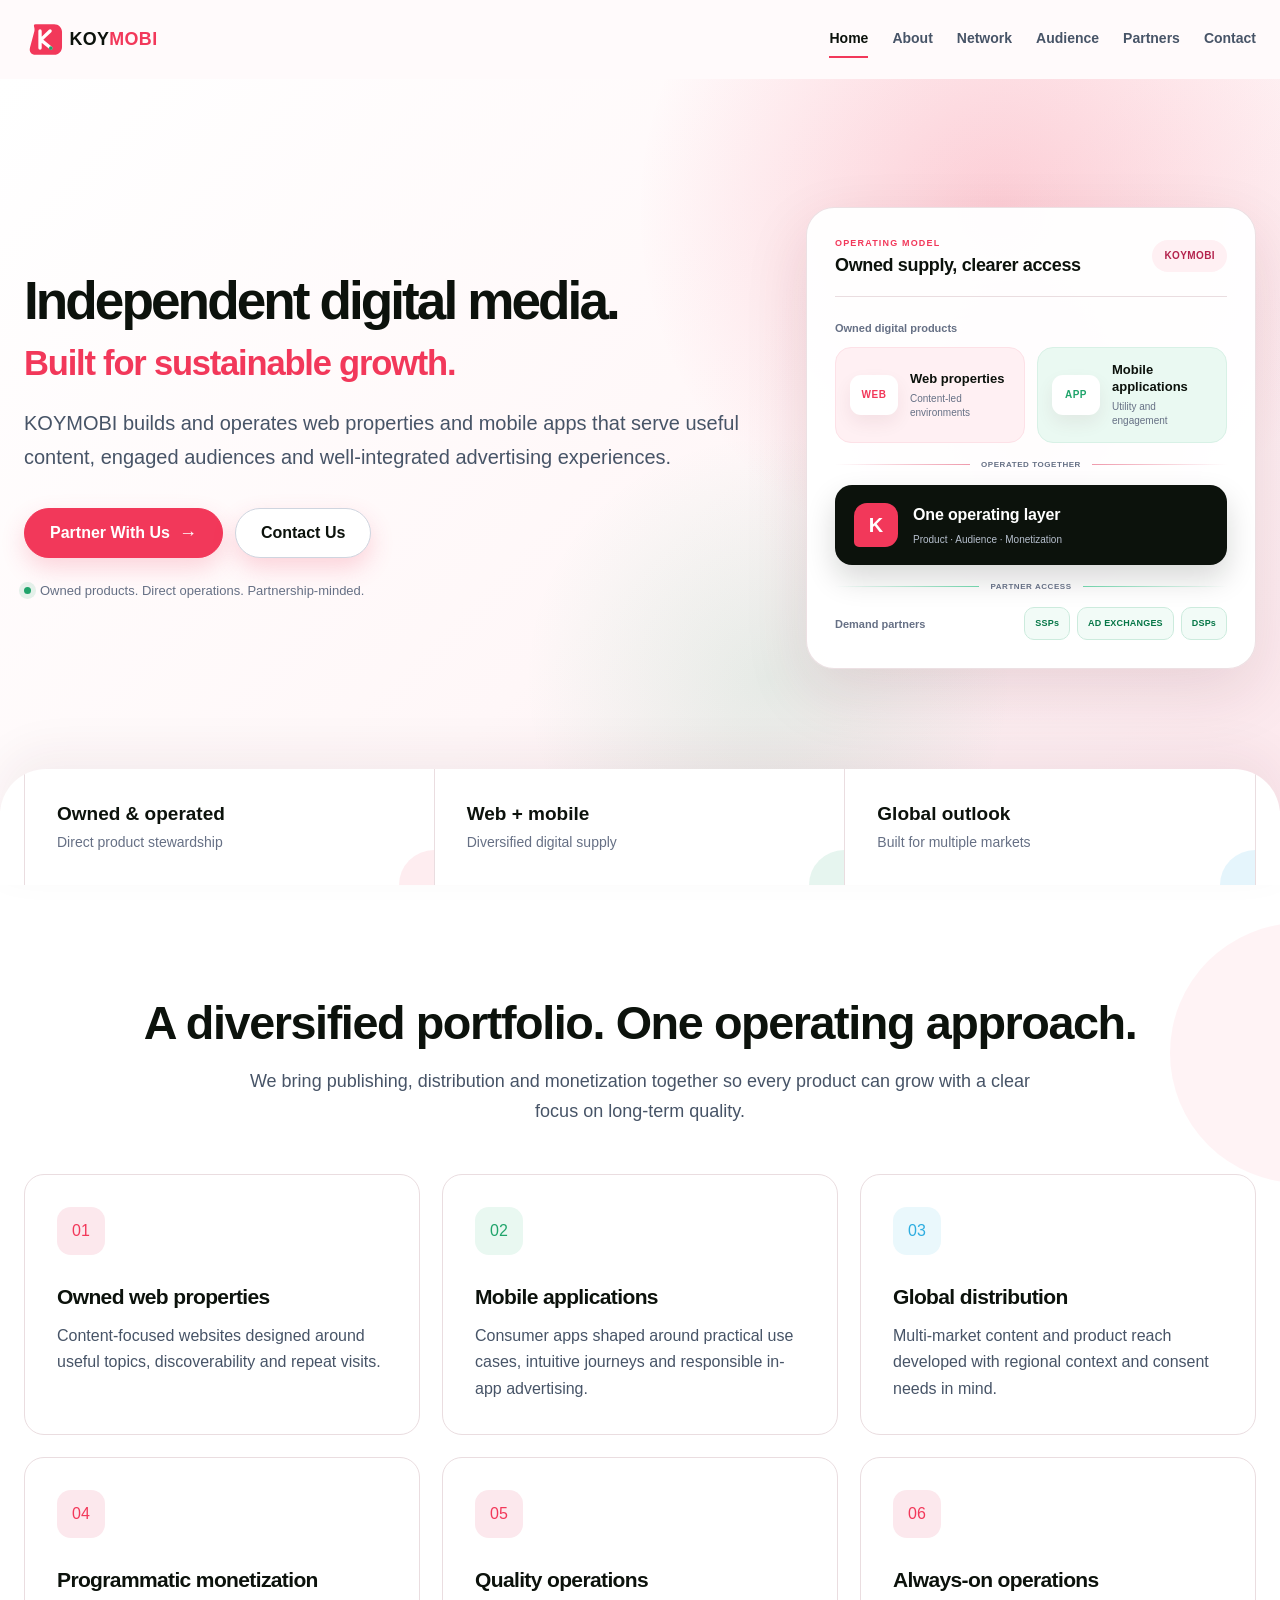
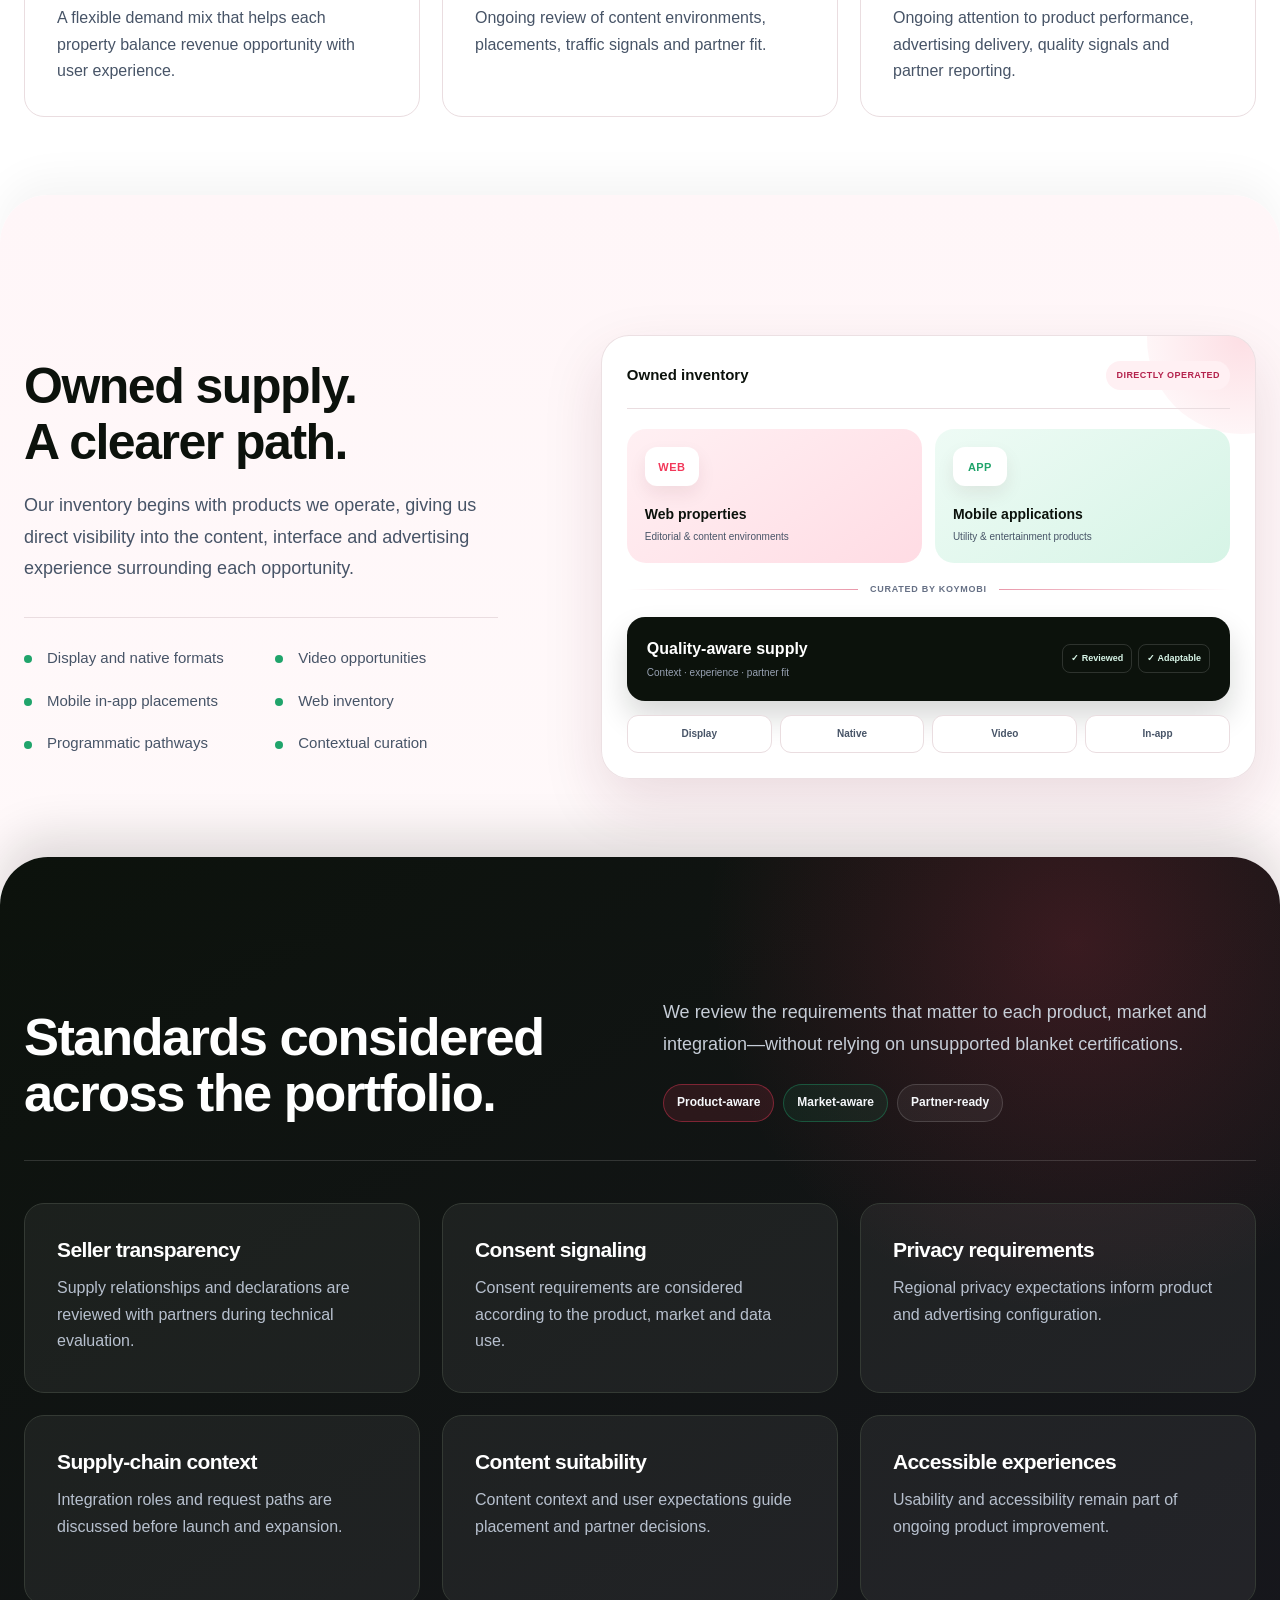
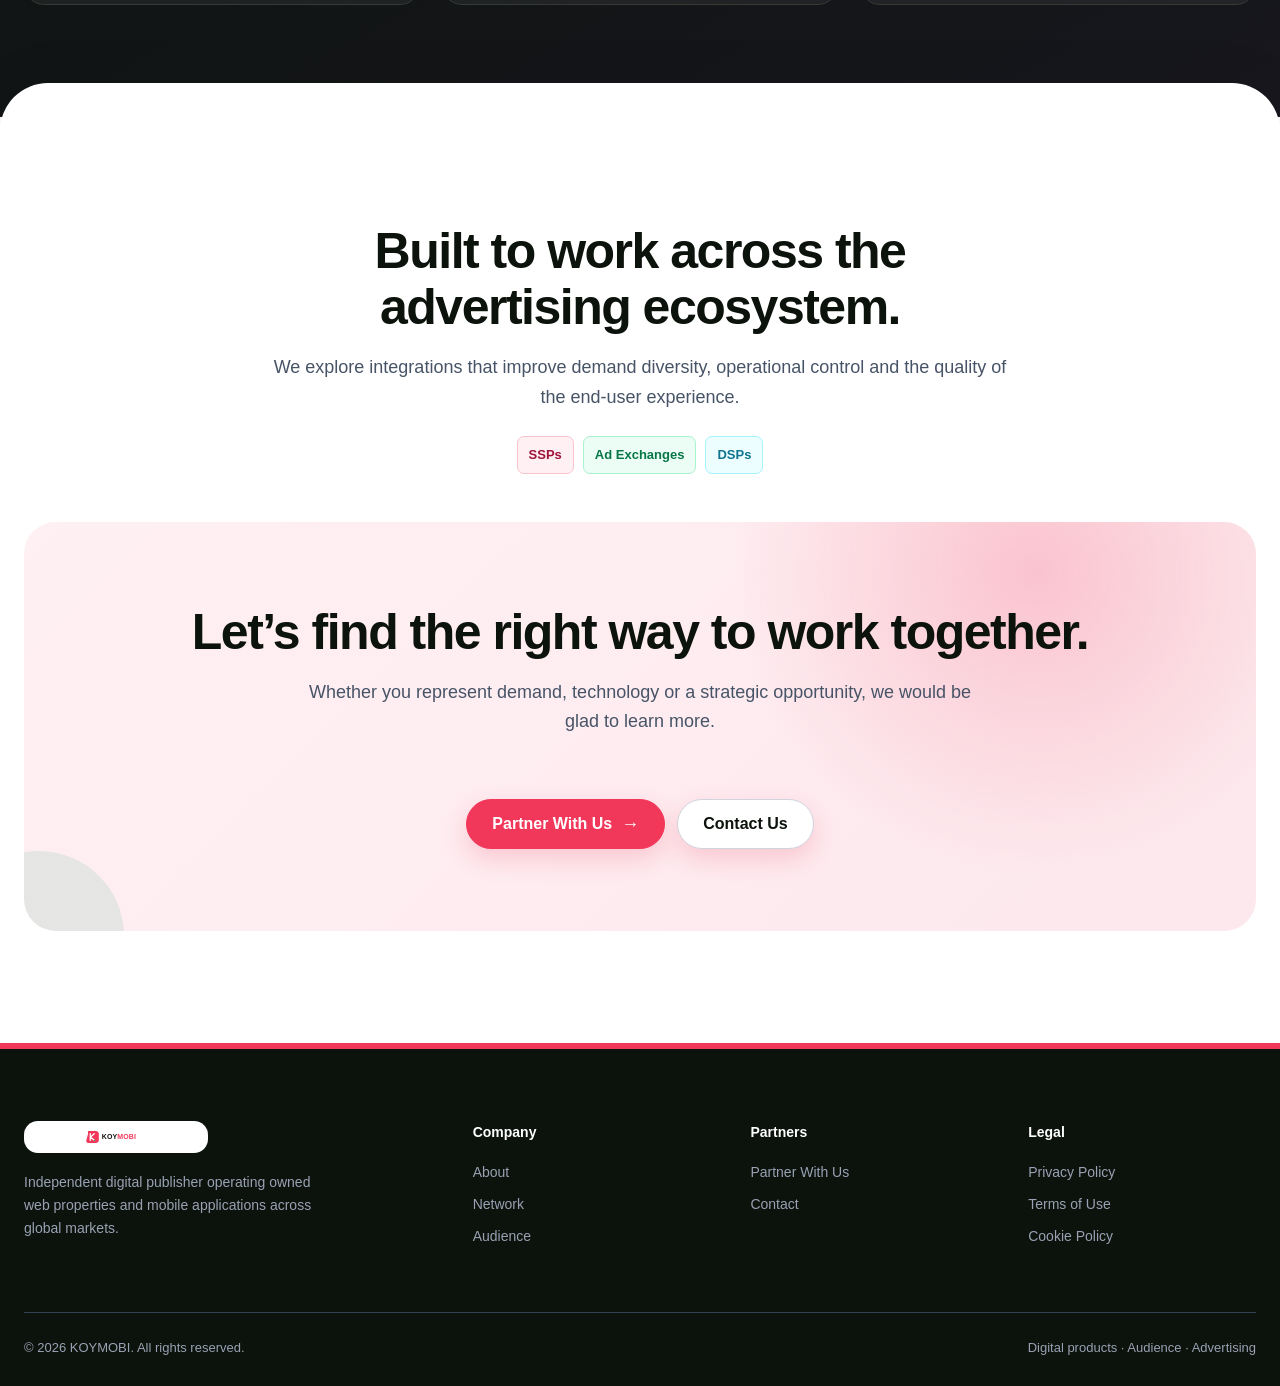
==== commit ff0a70b1: "优化首页业务图并补充品牌素材" ====
--- a/index.html
+++ b/index.html
@@ -10,7 +10,34 @@
 <body><a class="skip-link" href="#main">Skip to content</a>
 <header class="site-header"><div class="container nav-wrap"><a class="logo" href="index.html" aria-label="KOYMOBI home"><img src="assets/logo.svg" alt="KOYMOBI" width="164" height="32"></a><button class="menu-toggle" type="button" aria-expanded="false" aria-controls="primary-nav" aria-label="Toggle navigation"><span></span></button><nav class="nav-links" id="primary-nav" aria-label="Primary navigation"><a href="index.html" aria-current="page">Home</a><a href="about.html">About</a><a href="network.html">Network</a><a href="audience.html">Audience</a><a href="partners.html">Partners</a><a href="contact.html">Contact</a></nav></div></header>
 <main id="main">
-  <section class="hero"><div class="container hero-grid"><div class="hero-copy reveal"><h1><span class="hero-title-primary">Independent digital media.</span><span class="hero-title-secondary">Built for sustainable growth.</span></h1><p class="lead">KOYMOBI builds and operates web properties and mobile apps that serve useful content, engaged audiences and well-integrated advertising experiences.</p><div class="hero-actions"><a class="button" href="partners.html">Partner With Us <span class="arrow">→</span></a><a class="button secondary" href="contact.html">Contact Us</a></div><p class="hero-note">Owned products. Direct operations. Partnership-minded.</p></div><div class="operating-map reveal" aria-label="KOYMOBI operating model"><div class="map-shell"><div class="map-header"><strong>KOYMOBI Network</strong><span>OWNED &amp; OPERATED</span></div><div class="map-body"><div class="map-group"><p>Digital products</p><div class="supply-grid"><div class="supply-card web"><div class="supply-icon">W</div><div><strong>Web properties</strong><small>Content-led experiences</small></div></div><div class="supply-card mobile"><div class="supply-icon">A</div><div><strong>Mobile apps</strong><small>Utility and engagement</small></div></div></div></div><div class="map-connector"><i></i><span>OPERATED TOGETHER</span><i></i></div><div class="operator-band"><div class="operator-mark">K</div><div><strong>KOYMOBI</strong><span>Product · Audience · Monetization</span></div></div><div class="map-connector demand-flow"><i></i><span>PARTNER ACCESS</span><i></i></div><div class="map-group demand-group"><p>Advertising ecosystem</p><div class="channel-row"><span>SSPs</span><span>EXCHANGES</span><span>NETWORKS</span><span>DIRECT</span></div></div></div></div></div></div></section>
+  <section class="hero">
+    <div class="container hero-grid">
+      <div class="hero-copy reveal">
+        <h1><span class="hero-title-primary">Independent digital media.</span><span class="hero-title-secondary">Built for sustainable growth.</span></h1>
+        <p class="lead">KOYMOBI builds and operates web properties and mobile apps that serve useful content, engaged audiences and well-integrated advertising experiences.</p>
+        <div class="hero-actions"><a class="button" href="partners.html">Partner With Us <span class="arrow">→</span></a><a class="button secondary" href="contact.html">Contact Us</a></div>
+        <p class="hero-note">Owned products. Direct operations. Partnership-minded.</p>
+      </div>
+      <div class="operating-map reveal" aria-label="KOYMOBI operating model">
+        <div class="map-shell">
+          <div class="map-header"><div><small>OPERATING MODEL</small><strong>Owned supply, clearer access</strong></div><span>KOYMOBI</span></div>
+          <div class="map-body">
+            <div class="map-group">
+              <p>Owned digital products</p>
+              <div class="supply-grid">
+                <div class="supply-card web"><div class="supply-icon">WEB</div><div><strong>Web properties</strong><small>Content-led environments</small></div></div>
+                <div class="supply-card mobile"><div class="supply-icon">APP</div><div><strong>Mobile applications</strong><small>Utility and engagement</small></div></div>
+              </div>
+            </div>
+            <div class="map-connector"><i></i><span>OPERATED TOGETHER</span><i></i></div>
+            <div class="operator-band"><div class="operator-mark">K</div><div><strong>One operating layer</strong><span>Product · Audience · Monetization</span></div></div>
+            <div class="map-connector demand-flow"><i></i><span>PARTNER ACCESS</span><i></i></div>
+            <div class="map-group demand-group"><p>Demand partners</p><div class="channel-row"><span>SSPs</span><span>AD EXCHANGES</span><span>DSPs</span></div></div>
+          </div>
+        </div>
+      </div>
+    </div>
+  </section>
   <div class="value-strip"><div class="container value-grid"><div class="value-item"><strong>Owned &amp; operated</strong><span>Direct product stewardship</span></div><div class="value-item"><strong>Web + mobile</strong><span>Diversified digital supply</span></div><div class="value-item"><strong>Global outlook</strong><span>Built for multiple markets</span></div></div></div>
   <section class="section" id="what-we-do"><div class="container"><div class="section-head center"><h2>A diversified portfolio. One operating approach.</h2><p>We bring publishing, distribution and monetization together so every product can grow with a clear focus on long-term quality.</p></div><div class="grid-3">
     <article class="card reveal"><div class="card-icon">01</div><h3>Owned web properties</h3><p>Content-focused websites designed around useful topics, discoverability and repeat visits.</p></article>
--- a/assets/styles.css
+++ b/assets/styles.css
@@ -71,7 +71,7 @@
 .section-label { color: var(--brand); font-size: 13px; font-weight: 800; text-transform: uppercase; letter-spacing: .11em; margin-bottom: 13px; }
 .eyebrow, .section-label { display: none; }
 .hero { min-height: calc(90vh - 78px); display: grid; align-items: center; overflow: hidden; padding: 78px 0 92px; background: radial-gradient(circle at 78% 18%, rgba(242,56,90,.22), transparent 31%), radial-gradient(circle at 60% 82%, rgba(32,164,107,.11), transparent 25%), linear-gradient(135deg,#fff 0%,#fff7f8 56%,#fce8ed 100%); }
-.hero-grid { display: grid; grid-template-columns: 1.12fr .88fr; gap: clamp(38px, 5vw, 68px); align-items: center; }
+.hero-grid { display: grid; grid-template-columns: minmax(0, 1fr) 450px; gap: clamp(38px, 3.6vw, 52px); align-items: center; }
 .hero h1 span { color: var(--brand); }
 .hero .lead { margin-top: 25px; }
 .hero-actions { display: flex; flex-wrap: wrap; gap: 12px; margin-top: 34px; }
@@ -79,29 +79,32 @@
 .hero-note::before { content: ""; width: 7px; height: 7px; border-radius: 50%; background: var(--success); box-shadow: 0 0 0 5px rgba(32,164,107,.12); }
 .hero-copy { position: relative; z-index: 2; }
 .hero-title-primary, .hero-title-secondary { display: block; white-space: nowrap; }
-.hero h1 .hero-title-primary { color: var(--text); font-size: clamp(50px, 4.6vw, 68px); line-height: .98; letter-spacing: -.055em; }
-.hero h1 .hero-title-secondary { margin-top: 18px; color: var(--brand); font-size: clamp(30px, 3vw, 43px); line-height: 1.05; letter-spacing: -.035em; }
-.operating-map { position: relative; min-height: 535px; isolation: isolate; }
-.operating-map::before { content: ""; position: absolute; inset: 2% -8% -4% -2%; z-index: -1; border-radius: 44% 56% 48% 52%; background: radial-gradient(circle at 50% 46%, rgba(242,56,90,.25), rgba(255,214,222,.15) 42%, transparent 70%); transform: rotate(-4deg); }
-.map-shell { position: absolute; inset: 10px 0 10px 18px; padding: 26px 28px 28px; border: 1px solid rgba(255,255,255,.84); border-radius: 30px; background: rgba(255,255,255,.95); box-shadow: var(--shadow); overflow: hidden; }
-.map-shell::after { content: ""; position: absolute; width: 150px; height: 150px; right: -75px; bottom: -80px; border-radius: 50%; background: rgba(32,164,107,.1); }
-.map-header { display: flex; align-items: center; justify-content: space-between; gap: 18px; padding-bottom: 18px; border-bottom: 1px solid var(--line); }
-.map-header strong { font-size: 14px; letter-spacing: -.01em; }.map-header span { padding: 7px 11px; border-radius: 999px; background: #fff0f3; color: #b4234d; font-size: 10px; font-weight: 850; }
-.map-body { padding: 23px 4px 0; }
-.map-group > p { margin-bottom: 11px; color: var(--subtle); font-size: 12px; font-weight: 700; }
+.hero h1 .hero-title-primary { color: var(--text); font-size: clamp(48px, 4.15vw, 62px); line-height: .98; letter-spacing: -.055em; }
+.hero h1 .hero-title-secondary { margin-top: 18px; color: var(--brand); font-size: clamp(29px, 2.7vw, 40px); line-height: 1.05; letter-spacing: -.035em; }
+.operating-map { position: relative; width: 100%; isolation: isolate; }
+.operating-map::before { content: ""; position: absolute; inset: -12% -16%; z-index: -1; border-radius: 50%; background: radial-gradient(circle, rgba(242,56,90,.2), rgba(255,214,222,.09) 44%, transparent 70%); }
+.map-shell { position: relative; width: 100%; padding: 28px; border: 1px solid rgba(234,221,224,.9); border-radius: 28px; background: rgba(255,255,255,.96); box-shadow: 0 24px 64px rgba(93,26,43,.12); overflow: hidden; }
+.map-header { display: flex; align-items: center; justify-content: space-between; gap: 24px; padding-bottom: 20px; border-bottom: 1px solid var(--line); }
+.map-header div { min-width: 0; }
+.map-header small { display: block; color: var(--brand); font-size: 9px; font-weight: 850; letter-spacing: .13em; }
+.map-header strong { display: block; margin-top: 3px; font-size: 18px; line-height: 1.25; letter-spacing: -.02em; }
+.map-header > span { flex: 0 0 auto; padding: 8px 12px; border-radius: 999px; background: #fff0f3; color: #b4234d; font-size: 10px; font-weight: 850; letter-spacing: .04em; }
+.map-body { padding-top: 22px; }
+.map-group > p { margin-bottom: 10px; color: var(--subtle); font-size: 11px; font-weight: 750; }
 .supply-grid { display: grid; grid-template-columns: 1fr 1fr; gap: 12px; }
-.supply-card { display: flex; align-items: center; gap: 12px; min-height: 74px; padding: 13px; border-radius: 16px; }
-.supply-card.web { background: #fff0f3; }.supply-card.mobile { background: #eaf9f2; }
-.supply-icon { width: 38px; height: 38px; display: grid; place-items: center; flex: 0 0 auto; border-radius: 12px; background: #fff; color: var(--brand); font-weight: 900; box-shadow: 0 8px 18px rgba(93,26,43,.08); }
-.supply-card.mobile .supply-icon { color: var(--accent); }.supply-card strong { display: block; font-size: 13px; }.supply-card small { display: block; margin-top: 2px; color: var(--subtle); font-size: 10px; }
-.map-connector { height: 49px; display: grid; grid-template-columns: 1fr auto 1fr; align-items: center; gap: 10px; color: var(--subtle); font-size: 9px; font-weight: 750; }
+.supply-card { display: flex; align-items: center; gap: 12px; min-width: 0; min-height: 86px; padding: 14px; border: 1px solid transparent; border-radius: 16px; }
+.supply-card.web { background: #fff0f3; border-color: #fde1e7; }.supply-card.mobile { background: #eaf9f2; border-color: #d8f1e6; }
+.supply-icon { width: 48px; height: 40px; display: grid; place-items: center; flex: 0 0 auto; border-radius: 11px; background: #fff; color: var(--brand); font-size: 10px; font-weight: 900; letter-spacing: .05em; box-shadow: 0 8px 18px rgba(93,26,43,.07); }
+.supply-card.mobile .supply-icon { color: var(--accent); }.supply-card strong { display: block; font-size: 13px; line-height: 1.3; }.supply-card small { display: block; margin-top: 4px; color: var(--subtle); font-size: 10px; line-height: 1.4; }
+.map-connector { height: 42px; display: grid; grid-template-columns: 1fr auto 1fr; align-items: center; gap: 11px; color: var(--subtle); font-size: 8px; font-weight: 800; letter-spacing: .07em; }
 .map-connector i { height: 1px; background: linear-gradient(90deg, transparent, #ef9aac); }.map-connector i:last-child { background: linear-gradient(90deg, #ef9aac, transparent); }
-.operator-band { display: grid; grid-template-columns: auto 1fr; align-items: center; gap: 14px; padding: 17px 20px; border-radius: 18px; background: var(--navy); color: #fff; box-shadow: 0 16px 32px rgba(12,18,12,.17); }
-.operator-mark { width: 42px; height: 42px; display: grid; place-items: center; border-radius: 13px 13px 13px 5px; background: var(--brand); font-size: 20px; font-weight: 900; }
-.operator-band strong { display: block; font-size: 17px; letter-spacing: .05em; }.operator-band span { display: block; margin-top: 2px; color: #b7c0ce; font-size: 10px; }
+.operator-band { display: grid; grid-template-columns: auto 1fr; align-items: center; gap: 15px; padding: 17px 19px; border-radius: 17px; background: var(--navy); color: #fff; box-shadow: 0 14px 30px rgba(12,18,12,.16); }
+.operator-mark { width: 44px; height: 44px; display: grid; place-items: center; border-radius: 13px 13px 13px 5px; background: var(--brand); font-size: 20px; font-weight: 900; }
+.operator-band strong { display: block; font-size: 16px; letter-spacing: -.01em; }.operator-band span { display: block; margin-top: 3px; color: #b7c0ce; font-size: 10px; }
 .demand-flow i { background: linear-gradient(90deg, transparent, #70d2aa); }.demand-flow i:last-child { background: linear-gradient(90deg, #70d2aa, transparent); }
-.demand-group > p { text-align: right; }.channel-row { display: flex; flex-wrap: wrap; justify-content: flex-end; gap: 7px; }
-.channel-row span { padding: 8px 10px; border: 1px solid #ccebdd; border-radius: 10px; background: #f2fbf7; color: #067647; font-size: 10px; font-weight: 800; }
+.demand-group { display: flex; align-items: center; justify-content: space-between; gap: 16px; }
+.demand-group > p { margin: 0; white-space: nowrap; }.channel-row { display: flex; flex-wrap: wrap; justify-content: flex-end; gap: 7px; }
+.channel-row span { padding: 8px 10px; border: 1px solid #ccebdd; border-radius: 10px; background: #f2fbf7; color: #067647; font-size: 9px; font-weight: 850; letter-spacing: .02em; }
 .ecosystem-visual { position: relative; min-height: 510px; isolation: isolate; }
 .ecosystem-visual::before { content: ""; position: absolute; inset: 2% -6% -4% 0; z-index: -1; border-radius: 48% 52% 45% 55%; background: radial-gradient(circle at 50% 45%, rgba(242,56,90,.28), rgba(255,201,211,.18) 38%, transparent 68%); transform: rotate(-5deg); }
 .visual-shell { position: absolute; inset: 36px 0 28px 24px; border: 1px solid rgba(255,255,255,.8); border-radius: 28px; background: rgba(255,255,255,.93); box-shadow: var(--shadow); overflow: hidden; }
@@ -279,7 +282,7 @@
 .audience-page-hero .lead { max-width: 880px; margin-top: 30px; line-height: 1.7; }
 .reveal { opacity: 0; transform: translateY(14px); transition: opacity .55s ease, transform .55s ease; }.reveal.visible { opacity: 1; transform: none; }
 @media (prefers-reduced-motion: reduce) { html { scroll-behavior: auto; } *, *::before, *::after { animation-duration: .01ms !important; transition-duration: .01ms !important; } .reveal { opacity: 1; transform: none; } }
-@media (max-width: 1040px) { .nav-links { gap: 15px; font-size: 13px; } .hero-grid, .split, .split.reverse { grid-template-columns: 1fr 1fr; gap: 46px; } .ecosystem-visual { min-height: 440px; } .node { min-width: 98px; padding: 10px; } }
+@media (max-width: 1040px) { .nav-links { gap: 15px; font-size: 13px; } .split, .split.reverse { grid-template-columns: 1fr 1fr; gap: 46px; } .ecosystem-visual { min-height: 440px; } .node { min-width: 98px; padding: 10px; } }
 @media (max-width: 860px) { :root { --container: min(100% - 36px, 720px); } .menu-toggle { display: flex; position: relative; } .nav-links { position: fixed; inset: 79px 0 auto; display: none; flex-direction: column; align-items: stretch; gap: 0; padding: 12px 18px 24px; background: #fff; border-bottom: 1px solid var(--line); box-shadow: 0 18px 40px rgba(16,24,40,.1); } .nav-links.open { display: flex; } .nav-links > a:not(.button) { padding: 13px 8px; } .nav-links > a:not(.button)::after { display: none; } .hero { min-height: auto; padding-top: 62px; } .hero-grid, .split, .split.reverse, .contact-layout { grid-template-columns: 1fr; } .hero-grid { gap: 24px; } .ecosystem-visual { min-height: 470px; } .grid-3, .grid-2 { grid-template-columns: 1fr; } .value-item { padding-inline: 20px; } .demand-map { gap: 14px; } .footer-grid { grid-template-columns: 1.4fr 1fr 1fr; } .footer-intro { grid-column: 1 / -1; } .section { padding: 84px 0; } .principle { grid-template-columns: 54px 190px 1fr; gap: 18px; } }
 @media (max-width: 860px) { .standards-head { grid-template-columns: 1fr; gap: 22px; align-items: start; } .standards-summary { justify-self: start; } .standards-head h2 br { display: none; } .standards-grid .card { min-height: 0; } }
 @media (max-width: 860px) { .network-verticals .section-head h2, .network-quality .section-head h2, .audience-targeting .section-head h2 { white-space: normal; } }
@@ -291,7 +294,8 @@
 @media (max-width: 620px) { .supply-blueprint { padding: 18px; } .blueprint-products { grid-template-columns: 1fr; } .blueprint-product { min-height: 112px; } .blueprint-control { align-items: flex-start; flex-direction: column; } .signal-row { justify-content: flex-start; } .blueprint-formats { grid-template-columns: repeat(2,1fr); } }
 @media (max-width: 860px) { .section + .section { margin-top: -24px; padding-top: 108px; border-radius: 34px 34px 0 0; }.page-hero + .section { margin-top: -22px; padding-top: 98px; border-radius: 32px 32px 0 0; } }
 @media (max-width: 620px) { .value-strip { margin-top: -26px; border-radius: 30px 30px 0 0; }.section + .section { margin-top: -18px; padding-top: 88px; border-radius: 28px 28px 0 0; }.page-hero + .section { margin-top: -18px; padding-top: 82px; border-radius: 28px 28px 0 0; } }
+@media (max-width: 1120px) { .hero-grid { grid-template-columns: 1fr; gap: 54px; }.hero-copy { max-width: 780px; }.operating-map { width: min(720px,100%); margin-inline: auto; } }
 @media (max-width: 1100px) { .hero h1 .hero-title-primary { font-size: clamp(46px, 5.2vw, 58px); }.hero h1 .hero-title-secondary { font-size: clamp(28px, 3.4vw, 36px); } }
-@media (max-width: 860px) { .operating-map { min-height: 520px; }.map-shell { inset-inline: 0; }.hero h1 .hero-title-primary { font-size: clamp(50px, 8vw, 66px); }.hero h1 .hero-title-secondary { font-size: clamp(30px, 5vw, 40px); } }
-@media (max-width: 620px) { .hero-title-primary, .hero-title-secondary { white-space: normal; }.hero h1 .hero-title-primary { font-size: clamp(42px, 13vw, 52px); }.hero h1 .hero-title-secondary { margin-top: 12px; font-size: clamp(28px, 8.5vw, 34px); }.operating-map { min-height: 520px; }.map-shell { padding: 20px 18px; border-radius: 24px; }.map-header strong { font-size: 12px; }.supply-card { padding: 10px; }.supply-icon { width: 34px; height: 34px; }.operator-band { padding: 15px; }.channel-row span { padding: 7px 8px; font-size: 9px; } }
+@media (max-width: 860px) { .operating-map { width: 100%; }.hero h1 .hero-title-primary { font-size: clamp(50px, 8vw, 66px); }.hero h1 .hero-title-secondary { font-size: clamp(30px, 5vw, 40px); } }
+@media (max-width: 620px) { .hero-title-primary, .hero-title-secondary { white-space: normal; }.hero h1 .hero-title-primary { font-size: clamp(42px, 13vw, 52px); }.hero h1 .hero-title-secondary { margin-top: 12px; font-size: clamp(28px, 8.5vw, 34px); }.map-shell { padding: 20px 18px; border-radius: 24px; }.map-header { align-items: flex-start; gap: 12px; }.map-header strong { font-size: 15px; }.map-header > span { padding: 6px 9px; font-size: 8px; }.supply-grid { grid-template-columns: 1fr; }.supply-card { min-height: 78px; padding: 11px; }.supply-icon { width: 44px; height: 38px; }.operator-band { padding: 15px; }.demand-group { align-items: flex-start; flex-direction: column; gap: 10px; }.channel-row { justify-content: flex-start; }.channel-row span { padding: 7px 8px; font-size: 9px; } }
 @media (max-width: 860px) { .supply-section .split { grid-template-columns: 1fr; } .supply-copy { padding-block: 0; } }
